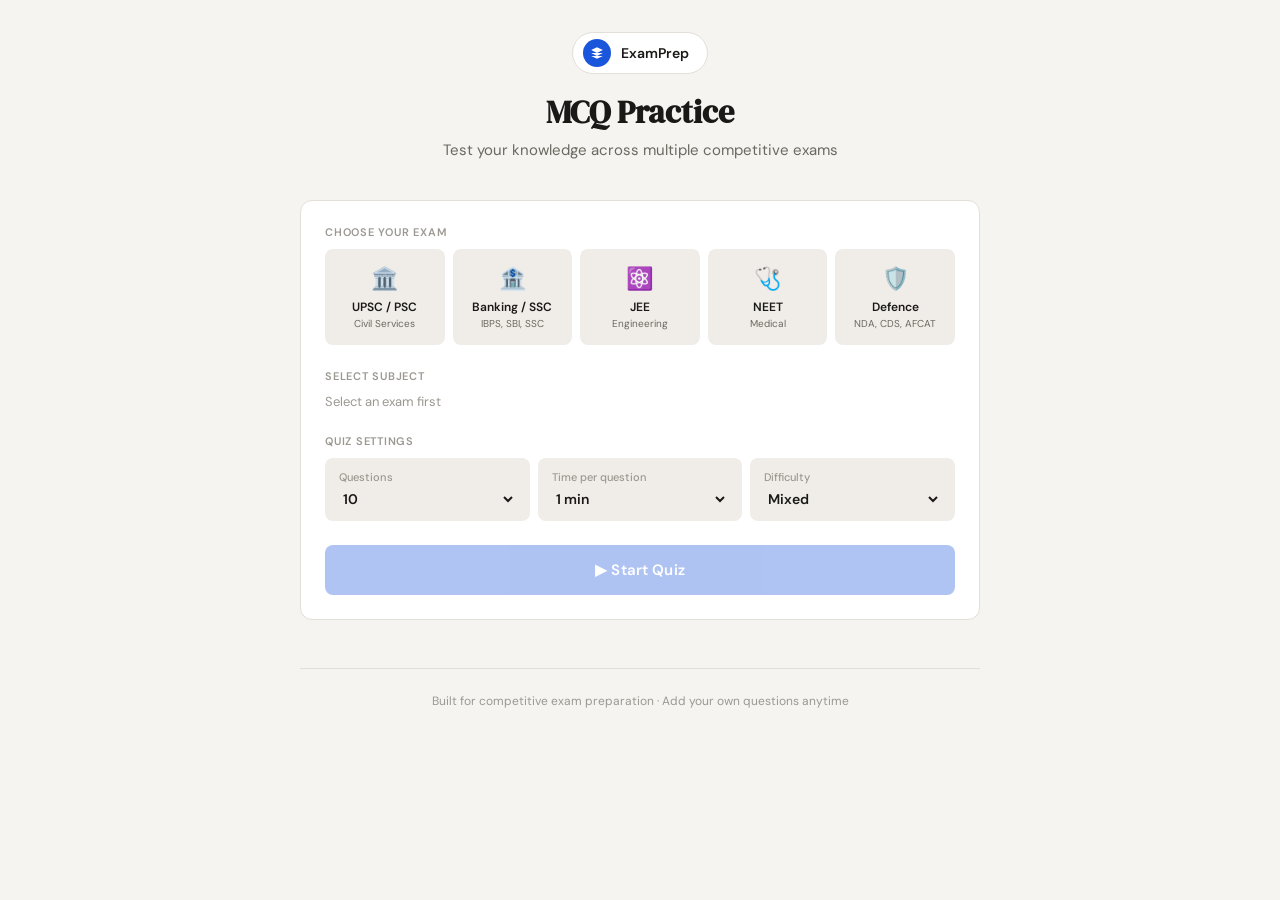
==== docs/index.html @ bcab9eff "Create index.html" ====
<!DOCTYPE html>
<html lang="en">
<head>
<meta charset="UTF-8" />
<meta name="viewport" content="width=device-width, initial-scale=1.0"/>
<title>Exam MCQ Practice | Competitive Exam Prep</title>
<link rel="preconnect" href="https://fonts.googleapis.com">
<link href="https://fonts.googleapis.com/css2?family=DM+Sans:wght@400;500;600&family=DM+Serif+Display&display=swap" rel="stylesheet">
<style>
  *, *::before, *::after { box-sizing: border-box; margin: 0; padding: 0; }

  :root {
    --bg: #f5f4f0;
    --surface: #ffffff;
    --surface2: #f0ede8;
    --text: #1a1917;
    --text2: #6b6860;
    --text3: #9b9890;
    --border: #e2dfd9;
    --border2: #ccc9c2;
    --blue: #1a56db;
    --blue-bg: #eff4ff;
    --blue-border: #a4c0fb;
    --green: #057a55;
    --green-bg: #ecfdf5;
    --green-border: #6ee7b7;
    --red: #c81e1e;
    --red-bg: #fdf2f2;
    --red-border: #f8b4b4;
    --amber: #92400e;
    --amber-bg: #fffbeb;
    --amber-border: #fcd34d;
    --radius: 12px;
    --radius-sm: 8px;
  }

  body {
    font-family: 'DM Sans', sans-serif;
    background: var(--bg);
    color: var(--text);
    min-height: 100vh;
    padding: 2rem 1rem;
  }

  .container {
    max-width: 680px;
    margin: 0 auto;
  }

  /* ── HEADER ── */
  .site-header {
    text-align: center;
    margin-bottom: 2.5rem;
  }
  .site-header .logo {
    display: inline-flex; align-items: center; gap: 10px;
    background: var(--surface); border: 1px solid var(--border);
    border-radius: 99px; padding: 6px 18px 6px 10px;
    margin-bottom: 1rem;
  }
  .logo-dot {
    width: 28px; height: 28px; border-radius: 50%;
    background: var(--blue); display: flex; align-items: center; justify-content: center;
  }
  .logo-dot svg { width: 14px; height: 14px; fill: white; }
  .logo-text { font-size: 14px; font-weight: 600; color: var(--text); }
  .site-header h1 { font-family: 'DM Serif Display', serif; font-size: 32px; color: var(--text); margin-bottom: 6px; }
  .site-header p { font-size: 15px; color: var(--text2); }

  /* ── CARD ── */
  .card {
    background: var(--surface);
    border: 1px solid var(--border);
    border-radius: var(--radius);
    padding: 1.5rem;
    margin-bottom: 1rem;
  }

  /* ── SECTION LABEL ── */
  .label {
    font-size: 11px; font-weight: 600; color: var(--text3);
    text-transform: uppercase; letter-spacing: 0.07em; margin-bottom: 10px;
  }

  /* ── EXAM GRID ── */
  .exam-grid {
    display: grid;
    grid-template-columns: repeat(auto-fit, minmax(110px, 1fr));
    gap: 8px; margin-bottom: 1.5rem;
  }
  .exam-card {
    background: var(--surface2); border: 1.5px solid transparent;
    border-radius: var(--radius-sm); padding: 14px 10px;
    cursor: pointer; text-align: center; transition: all 0.15s;
  }
  .exam-card:hover { border-color: var(--border2); background: var(--surface); }
  .exam-card.selected { border-color: var(--blue); background: var(--blue-bg); }
  .exam-card .eicon { font-size: 22px; margin-bottom: 6px; }
  .exam-card h3 { font-size: 12px; font-weight: 600; color: var(--text); margin-bottom: 2px; }
  .exam-card p { font-size: 10px; color: var(--text2); }

  /* ── SUBJECT PILLS ── */
  .pill-row { display: flex; flex-wrap: wrap; gap: 8px; margin-bottom: 1.5rem; }
  .pill {
    padding: 7px 16px; border-radius: 99px; font-size: 13px; font-weight: 500;
    cursor: pointer; background: var(--surface2); border: 1.5px solid transparent;
    color: var(--text2); transition: all 0.12s;
  }
  .pill:hover { border-color: var(--border2); color: var(--text); }
  .pill.selected { background: var(--blue-bg); border-color: var(--blue-border); color: var(--blue); }

  /* ── CONFIG ROW ── */
  .config-row { display: flex; gap: 8px; margin-bottom: 1.5rem; flex-wrap: wrap; }
  .config-box {
    flex: 1; min-width: 120px; background: var(--surface2);
    border-radius: var(--radius-sm); padding: 12px 14px;
  }
  .config-box label { font-size: 11px; color: var(--text3); display: block; margin-bottom: 4px; font-weight: 500; }
  .config-box select {
    font-size: 14px; font-weight: 600; background: none; border: none;
    color: var(--text); cursor: pointer; outline: none; font-family: inherit; width: 100%;
  }

  /* ── BUTTONS ── */
  .btn-primary {
    width: 100%; padding: 15px; background: var(--blue);
    color: white; border: none; border-radius: var(--radius-sm);
    font-size: 15px; font-weight: 600; cursor: pointer;
    transition: all 0.15s; font-family: inherit; letter-spacing: 0.01em;
  }
  .btn-primary:hover { background: #1447c0; }
  .btn-primary:disabled { opacity: 0.35; cursor: not-allowed; }

  .btn-secondary {
    padding: 10px 20px; background: var(--surface); border: 1px solid var(--border2);
    border-radius: var(--radius-sm); font-size: 14px; font-weight: 500;
    cursor: pointer; font-family: inherit; color: var(--text); transition: all 0.12s;
  }
  .btn-secondary:hover { background: var(--surface2); }
  .btn-secondary:disabled { opacity: 0.3; cursor: not-allowed; }

  /* ── QUIZ HEADER ── */
  .quiz-topbar { display: flex; justify-content: space-between; align-items: center; margin-bottom: 1rem; }
  .q-meta { font-size: 13px; color: var(--text2); font-weight: 500; }
  .timer {
    display: flex; align-items: center; gap: 6px;
    background: var(--surface); border: 1px solid var(--border);
    border-radius: 99px; padding: 6px 14px;
    font-size: 14px; font-weight: 600; color: var(--text);
  }
  .timer.warn { background: var(--amber-bg); border-color: var(--amber-border); color: var(--amber); }
  .timer-icon { font-size: 14px; }

  .progress-wrap { height: 5px; background: var(--surface2); border-radius: 99px; margin-bottom: 1.5rem; overflow: hidden; }
  .progress-fill { height: 100%; background: var(--blue); border-radius: 99px; transition: width 0.4s ease; }

  /* ── QUESTION CARD ── */
  .q-tag { font-size: 11px; font-weight: 600; color: var(--blue); text-transform: uppercase; letter-spacing: 0.06em; margin-bottom: 10px; }
  .q-text { font-size: 16px; color: var(--text); line-height: 1.65; font-weight: 500; }

  /* ── OPTIONS ── */
  .options { display: flex; flex-direction: column; gap: 8px; margin-bottom: 1rem; }
  .opt-btn {
    display: flex; align-items: center; gap: 12px;
    background: var(--surface); border: 1.5px solid var(--border);
    border-radius: var(--radius-sm); padding: 13px 16px;
    cursor: pointer; text-align: left; transition: all 0.12s;
    font-size: 14px; color: var(--text); font-family: inherit; width: 100%;
  }
  .opt-btn:hover:not(:disabled) { border-color: var(--blue-border); background: var(--blue-bg); }
  .opt-btn:disabled { cursor: default; }
  .opt-btn.correct { background: var(--green-bg); border-color: var(--green-border); color: var(--green); }
  .opt-btn.wrong   { background: var(--red-bg);   border-color: var(--red-border);   color: var(--red); }
  .opt-btn.reveal  { background: var(--green-bg); border-color: var(--green-border); color: var(--green); }
  .opt-letter {
    width: 28px; height: 28px; border-radius: 50%; flex-shrink: 0;
    display: flex; align-items: center; justify-content: center;
    font-size: 12px; font-weight: 700;
    background: var(--surface2); color: var(--text2);
  }
  .opt-btn.correct .opt-letter { background: var(--green-bg); color: var(--green); }
  .opt-btn.wrong   .opt-letter { background: var(--red-bg);   color: var(--red); }
  .opt-btn.reveal  .opt-letter { background: var(--green-bg); color: var(--green); }

  /* ── EXPLANATION ── */
  .explanation {
    background: var(--surface2); border-radius: var(--radius-sm);
    padding: 13px 16px; font-size: 13px; color: var(--text2);
    line-height: 1.7; margin-top: 4px; display: none;
    border-left: 3px solid var(--blue-border);
  }
  .explanation strong { color: var(--text); }

  /* ── NAV ── */
  .nav-row { display: flex; justify-content: space-between; align-items: center; margin-top: 1rem; }

  /* ── RESULTS ── */
  .result-hero { text-align: center; padding: 2rem 1rem; }
  .score-circle {
    width: 110px; height: 110px; border-radius: 50%;
    border: 3px solid var(--blue); margin: 0 auto 1.5rem;
    display: flex; flex-direction: column; align-items: center; justify-content: center;
  }
  .score-num { font-size: 34px; font-weight: 700; color: var(--blue); line-height: 1; }
  .score-den { font-size: 13px; color: var(--text2); margin-top: 2px; }
  .result-title { font-family: 'DM Serif Display', serif; font-size: 24px; margin-bottom: 6px; }
  .result-sub { font-size: 14px; color: var(--text2); }

  .stats-row { display: grid; grid-template-columns: repeat(3,1fr); gap: 8px; margin-bottom: 1.5rem; }
  .stat {
    background: var(--surface2); border-radius: var(--radius-sm);
    padding: 14px; text-align: center;
  }
  .stat .val { font-size: 22px; font-weight: 700; }
  .stat .lbl { font-size: 11px; color: var(--text2); margin-top: 2px; font-weight: 500; }
  .stat.c .val { color: var(--green); }
  .stat.w .val { color: var(--red); }
  .stat.s .val { color: var(--amber); }

  .review-list { display: flex; flex-direction: column; gap: 6px; margin-bottom: 1.5rem; }
  .rev-item {
    display: flex; align-items: center; gap: 10px;
    padding: 10px 14px; border-radius: var(--radius-sm);
    background: var(--surface); border: 1px solid var(--border);
    font-size: 13px;
  }
  .rev-dot { width: 8px; height: 8px; border-radius: 50%; flex-shrink: 0; }
  .rev-dot.c { background: var(--green); }
  .rev-dot.w { background: var(--red); }
  .rev-dot.s { background: var(--amber); }
  .rev-q { flex: 1; color: var(--text); }
  .rev-r { font-size: 12px; color: var(--text2); font-weight: 500; }

  .action-row { display: flex; gap: 8px; }
  .action-row button { flex: 1; padding: 13px; border-radius: var(--radius-sm); font-size: 14px; font-weight: 600; cursor: pointer; font-family: inherit; transition: all 0.12s; }
  .btn-retry { background: var(--blue); color: white; border: none; }
  .btn-retry:hover { background: #1447c0; }
  .btn-home2 { background: var(--surface); color: var(--text); border: 1px solid var(--border2); }
  .btn-home2:hover { background: var(--surface2); }

  /* ── SCREEN ── */
  .screen { display: none; }
  .screen.active { display: block; }

  /* ── FOOTER ── */
  .footer { text-align: center; margin-top: 3rem; padding-top: 1.5rem; border-top: 1px solid var(--border); }
  .footer p { font-size: 12px; color: var(--text3); }

  @media (max-width: 480px) {
    .site-header h1 { font-size: 24px; }
    .config-row { flex-direction: column; }
    .action-row { flex-direction: column; }
    body { padding: 1rem 0.75rem; }
  }
</style>
</head>
<body>
<div class="container">

  <!-- SITE HEADER -->
  <div class="site-header">
    <div class="logo">
      <div class="logo-dot">
        <svg viewBox="0 0 24 24" xmlns="http://www.w3.org/2000/svg"><path d="M12 2L2 7l10 5 10-5-10-5zM2 17l10 5 10-5M2 12l10 5 10-5"/></svg>
      </div>
      <span class="logo-text">ExamPrep</span>
    </div>
    <h1>MCQ Practice</h1>
    <p>Test your knowledge across multiple competitive exams</p>
  </div>

  <!-- HOME SCREEN -->
  <div class="screen active" id="screen-home">
    <div class="card">
      <div class="label">Choose your exam</div>
      <div class="exam-grid" id="exam-grid"></div>

      <div class="label">Select subject</div>
      <div class="pill-row" id="subject-row">
        <span style="font-size:13px; color:var(--text3);">Select an exam first</span>
      </div>

      <div class="label">Quiz settings</div>
      <div class="config-row">
        <div class="config-box">
          <label>Questions</label>
          <select id="q-count"><option>5</option><option selected>10</option><option>15</option></select>
        </div>
        <div class="config-box">
          <label>Time per question</label>
          <select id="q-time"><option value="30">30 sec</option><option value="60" selected>1 min</option><option value="90">90 sec</option></select>
        </div>
        <div class="config-box">
          <label>Difficulty</label>
          <select id="q-diff"><option>Mixed</option><option>Easy</option><option>Hard</option></select>
        </div>
      </div>

      <button class="btn-primary" id="start-btn" disabled onclick="startQuiz()">▶ Start Quiz</button>
    </div>
  </div>

  <!-- QUIZ SCREEN -->
  <div class="screen" id="screen-quiz">
    <div class="quiz-topbar">
      <span class="q-meta" id="q-meta">Question 1 of 10</span>
      <div class="timer" id="timer-badge">
        <span class="timer-icon">⏱</span>
        <span id="timer-display">1:00</span>
      </div>
    </div>
    <div class="progress-wrap"><div class="progress-fill" id="progress-fill" style="width:0%"></div></div>

    <div class="card">
      <div class="q-tag" id="q-tag">UPSC · General Studies</div>
      <div class="q-text" id="q-text"></div>
    </div>

    <div class="options" id="options-list"></div>
    <div class="explanation" id="explanation"></div>

    <div class="nav-row">
      <button class="btn-secondary" id="btn-skip" onclick="skipQuestion()">Skip →</button>
      <button class="btn-primary" id="btn-next" onclick="nextQuestion()" disabled style="width:auto; padding:10px 24px;">Next →</button>
    </div>
  </div>

  <!-- RESULT SCREEN -->
  <div class="screen" id="screen-result">
    <div class="card result-hero">
      <div class="score-circle">
        <div class="score-num" id="res-score">0</div>
        <div class="score-den" id="res-total">/10</div>
      </div>
      <div class="result-title" id="res-title">Well done!</div>
      <div class="result-sub" id="res-sub">Keep practising to improve.</div>
    </div>

    <div class="stats-row">
      <div class="stat c"><div class="val" id="res-correct">0</div><div class="lbl">Correct</div></div>
      <div class="stat w"><div class="val" id="res-wrong">0</div><div class="lbl">Wrong</div></div>
      <div class="stat s"><div class="val" id="res-skip">0</div><div class="lbl">Skipped</div></div>
    </div>

    <div class="label">Answer review</div>
    <div class="review-list" id="review-list"></div>

    <div class="action-row">
      <button class="btn-retry" onclick="retryQuiz()">↺ Retry Quiz</button>
      <button class="btn-home2" onclick="goHome()">← New Quiz</button>
    </div>
  </div>

  <div class="footer"><p>Built for competitive exam preparation · Add your own questions anytime</p></div>
</div>

<script>
const EXAMS = [
  { id:'upsc',    label:'UPSC / PSC',    icon:'🏛️', desc:'Civil Services' },
  { id:'banking', label:'Banking / SSC', icon:'🏦', desc:'IBPS, SBI, SSC' },
  { id:'jee',     label:'JEE',           icon:'⚛️', desc:'Engineering' },
  { id:'neet',    label:'NEET',          icon:'🩺', desc:'Medical' },
  { id:'defence', label:'Defence',       icon:'🛡️', desc:'NDA, CDS, AFCAT' },
];

const SUBJECTS = {
  upsc:    ['General Studies','History','Geography','Polity','Economy','Environment'],
  banking: ['Quantitative Aptitude','Reasoning','English','General Awareness','Computer'],
  jee:     ['Physics','Chemistry','Mathematics'],
  neet:    ['Physics','Chemistry','Biology'],
  defence: ['General Knowledge','Mathematics','English','Reasoning'],
};

const QUESTIONS = {
  upsc: {
    'General Studies': [
      { q:'Which article of the Indian Constitution abolishes untouchability?', opts:['Article 14','Article 17','Article 21','Article 25'], ans:1, exp:'Article 17 of the Indian Constitution abolishes untouchability in all its forms and makes its practice a punishable offence.' },
      { q:'The "Directive Principles of State Policy" are borrowed from which country\'s constitution?', opts:['USA','UK','Ireland','Canada'], ans:2, exp:'The Directive Principles of State Policy (DPSP) are borrowed from the Irish Constitution. They are non-justiciable guidelines for governance.' },
      { q:'Which river is known as the "Sorrow of Bihar"?', opts:['Ganga','Son','Kosi','Gandak'], ans:2, exp:'The Kosi river is called the Sorrow of Bihar because it frequently changes its course and causes devastating floods in Bihar.' },
      { q:'Who appoints the Chief Election Commissioner of India?', opts:['Prime Minister','President','Chief Justice','Parliament'], ans:1, exp:'The Chief Election Commissioner of India is appointed by the President of India on the advice of the Council of Ministers.' },
      { q:'The Preamble of the Indian Constitution was amended in which year?', opts:['1971','1973','1976','1979'], ans:2, exp:'The Preamble was amended by the 42nd Constitutional Amendment in 1976, adding the words "Socialist", "Secular" and "Integrity".' },
      { q:'Which Five-Year Plan gave priority to agriculture and allied activities?', opts:['1st Plan','3rd Plan','5th Plan','6th Plan'], ans:0, exp:'The First Five-Year Plan (1951–56) gave top priority to agriculture, land reforms and irrigation to address food shortages after partition.' },
      { q:'In which year was the first National Emergency proclaimed in independent India?', opts:['1947','1962','1965','1971'], ans:1, exp:'The first National Emergency was proclaimed in 1962 during the Indo-China War under Article 352 of the Constitution.' },
    ],
    'History': [
      { q:'The Battle of Plassey was fought in the year:', opts:['1747','1757','1761','1764'], ans:1, exp:'The Battle of Plassey was fought on 23 June 1757 between the British East India Company and Siraj ud-Daulah, the Nawab of Bengal.' },
      { q:'Who founded the Indian National Congress in 1885?', opts:['Dadabhai Naoroji','Gopal Krishna Gokhale','A.O. Hume','Bal Gangadhar Tilak'], ans:2, exp:'Allan Octavian Hume, a retired British civil servant, founded the Indian National Congress in 1885.' },
      { q:'The "Dandi March" is associated with which movement?', opts:['Non-Cooperation','Civil Disobedience','Quit India','Swadeshi'], ans:1, exp:'The Dandi March (1930) initiated the Civil Disobedience Movement. Gandhi led 241 miles from Sabarmati Ashram to Dandi to protest the salt tax.' },
      { q:'Chandragupta Maurya overthrew which dynasty to establish the Maurya Empire?', opts:['Nanda','Gupta','Kushana','Sunga'], ans:0, exp:'Chandragupta Maurya, with the help of Chanakya, defeated the last Nanda ruler Dhana Nanda around 322 BCE.' },
      { q:'The Jallianwala Bagh massacre took place in which year?', opts:['1915','1917','1919','1921'], ans:2, exp:'The Jallianwala Bagh massacre took place on 13 April 1919 in Amritsar, when General Dyer ordered troops to fire on a peaceful gathering.' },
    ],
    'Geography': [
      { q:'Tropic of Cancer passes through how many Indian states?', opts:['6','7','8','9'], ans:2, exp:'The Tropic of Cancer passes through 8 Indian states: Gujarat, Rajasthan, MP, Chhattisgarh, Jharkhand, West Bengal, Tripura and Mizoram.' },
      { q:'The Western Ghats are also known as:', opts:['Vindhyas','Satpura','Sahyadri','Aravalli'], ans:2, exp:'The Western Ghats are also called the Sahyadri mountains. They are a UNESCO World Heritage site running parallel to India\'s western coast.' },
      { q:'Which is the largest river island in the world, located in India?', opts:['Srirangam','Majuli','Bhavani','Wheeler'], ans:1, exp:'Majuli in the Brahmaputra river, Assam, is considered the world\'s largest river island and is also a UNESCO candidate heritage site.' },
    ],
    'Polity': [
      { q:'Which schedule of the Indian Constitution contains the list of recognised languages?', opts:['Sixth Schedule','Seventh Schedule','Eighth Schedule','Ninth Schedule'], ans:2, exp:'The Eighth Schedule of the Indian Constitution contains the list of 22 officially recognised languages of India.' },
      { q:'The concept of "Basic Structure" of the Constitution was established in which case?', opts:['Golaknath Case','Kesavananda Bharati Case','Minerva Mills Case','Maneka Gandhi Case'], ans:1, exp:'The Basic Structure doctrine was established by the Supreme Court in the Kesavananda Bharati Case (1973), limiting Parliament\'s power to amend the Constitution.' },
    ],
  },
  banking: {
    'Quantitative Aptitude': [
      { q:'If a train travels 360 km in 4 hours, what is its speed in km/h?', opts:['80','85','90','95'], ans:2, exp:'Speed = Distance ÷ Time = 360 ÷ 4 = 90 km/h.' },
      { q:'What is 15% of 840?', opts:['116','126','136','146'], ans:1, exp:'15% of 840 = (15 ÷ 100) × 840 = 126.' },
      { q:'A sum of ₹5000 is invested at 10% per annum simple interest for 3 years. Find the interest.', opts:['₹1200','₹1400','₹1500','₹1600'], ans:2, exp:'SI = (P × R × T) ÷ 100 = (5000 × 10 × 3) ÷ 100 = ₹1500.' },
      { q:'The average of 5 consecutive even numbers is 24. What is the largest number?', opts:['26','28','30','32'], ans:1, exp:'Middle number = average = 24. Numbers: 20, 22, 24, 26, 28. Largest = 28.' },
      { q:'If 40% of a number is 120, what is 60% of that number?', opts:['160','170','180','190'], ans:2, exp:'40% of x = 120 → x = 300. 60% of 300 = 180.' },
      { q:'A shopkeeper marks an item 25% above cost price and gives 10% discount. What is the profit %?', opts:['10.5%','12.5%','15%','17.5%'], ans:1, exp:'Let CP = 100. MP = 125. After 10% discount, SP = 125 × 0.9 = 112.5. Profit = 12.5%.' },
    ],
    'Reasoning': [
      { q:'Find the odd one out: 17, 23, 29, 35, 37', opts:['17','29','35','37'], ans:2, exp:'All are prime except 35 (= 5 × 7). So 35 is the odd one out.' },
      { q:'If BOOK is coded as CPPL, how is MOON coded?', opts:['NPPO','NPPN','NOON','NOPO'], ans:0, exp:'Each letter is shifted +1: M→N, O→P, O→P, N→O. So MOON = NPPO.' },
      { q:'Pointing to a photo, a man says "Her father is the only son of my grandfather." Who is the woman?', opts:['Sister','Daughter','Mother','Cousin'], ans:0, exp:'Only son of grandfather = his father. Her father = his father → she is his sister.' },
      { q:'If A is 3 km east of B, and C is 4 km north of A, how far is C from B?', opts:['4 km','5 km','6 km','7 km'], ans:1, exp:'Using Pythagoras: BC = √(AB² + AC²) = √(9 + 16) = √25 = 5 km.' },
    ],
    'General Awareness': [
      { q:'The Reserve Bank of India was established in:', opts:['1930','1935','1940','1945'], ans:1, exp:'The Reserve Bank of India was established on 1 April 1935 under the Reserve Bank of India Act, 1934.' },
      { q:'Which is the largest commercial bank in India?', opts:['Punjab National Bank','HDFC Bank','ICICI Bank','State Bank of India'], ans:3, exp:'State Bank of India (SBI) is the largest commercial bank in India in terms of assets, deposits and number of branches.' },
      { q:'Repo rate is the rate at which:', opts:['Banks lend to public','RBI lends to banks','Banks lend to RBI','Government borrows'], ans:1, exp:'Repo rate is the rate at which the RBI lends short-term money to commercial banks against government securities.' },
    ],
  },
  jee: {
    'Physics': [
      { q:'The SI unit of electric charge is:', opts:['Ampere','Volt','Coulomb','Ohm'], ans:2, exp:'The SI unit of electric charge is the Coulomb (C). One Coulomb is the charge carried by approximately 6.24 × 10¹⁸ electrons.' },
      { q:'A projectile gives maximum range at which launch angle?', opts:['30°','45°','60°','90°'], ans:1, exp:'Range R = u²sin(2θ)/g. Maximum when sin(2θ) = 1, i.e., θ = 45°.' },
      { q:'Which law states "For every action there is an equal and opposite reaction"?', opts:["Newton's 1st Law","Newton's 2nd Law","Newton's 3rd Law","Hooke's Law"], ans:2, exp:"Newton's Third Law: for every action there is an equal and opposite reaction, acting on two different bodies." },
      { q:'The dimensional formula of Power is:', opts:['MLT⁻²','ML²T⁻²','ML²T⁻³','ML³T⁻³'], ans:2, exp:'Power = Work/Time. Work = Force × Distance = MLT⁻² × L = ML²T⁻². Power = ML²T⁻² / T = ML²T⁻³.' },
    ],
    'Chemistry': [
      { q:'The atomic number of Carbon is:', opts:['4','6','8','12'], ans:1, exp:'Carbon has atomic number 6, meaning 6 protons in its nucleus. Its mass number is 12.' },
      { q:'Which is the most electronegative element?', opts:['Oxygen','Chlorine','Fluorine','Nitrogen'], ans:2, exp:'Fluorine (F) is the most electronegative element on the Pauling scale with a value of 3.98.' },
      { q:'pH of pure water at 25°C is:', opts:['0','6','7','14'], ans:2, exp:'Pure water at 25°C is neutral with pH = 7. pH = −log[H⁺] = −log[10⁻⁷] = 7.' },
      { q:'Avogadro\'s number is approximately:', opts:['6.022 × 10²¹','6.022 × 10²³','6.022 × 10²⁵','3.011 × 10²³'], ans:1, exp:'Avogadro\'s number (Nₐ) = 6.022 × 10²³ mol⁻¹. It represents the number of entities in one mole of substance.' },
    ],
    'Mathematics': [
      { q:'The value of sin²θ + cos²θ is:', opts:['0','1','2','−1'], ans:1, exp:'This is the fundamental Pythagorean identity: sin²θ + cos²θ = 1 for all values of θ.' },
      { q:'The derivative of eˣ is:', opts:['eˣ⁻¹','xeˣ⁻¹','eˣ','1/eˣ'], ans:2, exp:'The exponential function eˣ is its own derivative: d/dx(eˣ) = eˣ. This is its unique property.' },
      { q:'How many ways can 4 people be arranged in a line?', opts:['4','12','24','48'], ans:2, exp:'The number of arrangements of 4 people = 4! = 4 × 3 × 2 × 1 = 24.' },
    ],
  },
  neet: {
    'Biology': [
      { q:'The powerhouse of the cell is:', opts:['Nucleus','Ribosome','Mitochondria','Golgi body'], ans:2, exp:'Mitochondria produce ATP (energy) through cellular respiration and are hence called the powerhouse of the cell.' },
      { q:'DNA replication is:', opts:['Conservative','Semiconservative','Dispersive','None'], ans:1, exp:'DNA replication is semiconservative — proven by the Meselson–Stahl experiment (1958). Each new DNA has one old and one new strand.' },
      { q:'Which blood group is the universal donor?', opts:['A','B','AB','O'], ans:3, exp:'Blood group O (O-negative) is the universal donor — it lacks A, B and Rh antigens, making it compatible with all blood groups.' },
      { q:'The functional unit of the kidney is:', opts:['Neuron','Nephron','Alveolus','Villus'], ans:1, exp:'The nephron is the structural and functional unit of the kidney. Each kidney contains about 1 million nephrons.' },
    ],
    'Physics': [
      { q:'The unit of force in SI system is:', opts:['Joule','Newton','Watt','Pascal'], ans:1, exp:'The SI unit of force is the Newton (N). 1 N = force needed to accelerate 1 kg at 1 m/s².' },
      { q:'Which mirror is used as a rear-view mirror in vehicles?', opts:['Plane mirror','Concave mirror','Convex mirror','Parabolic mirror'], ans:2, exp:'Convex mirrors are used as rear-view mirrors because they give a wider field of view and always form erect, diminished images.' },
    ],
    'Chemistry': [
      { q:'Glucose is classified as a:', opts:['Disaccharide','Polysaccharide','Monosaccharide','Oligosaccharide'], ans:2, exp:'Glucose (C₆H₁₂O₆) is a monosaccharide — the simplest carbohydrate unit that cannot be further hydrolysed.' },
      { q:'Which gas is produced when dilute HCl reacts with zinc?', opts:['Oxygen','Chlorine','Hydrogen','Nitrogen'], ans:2, exp:'Zn + 2HCl → ZnCl₂ + H₂↑. Hydrogen gas is produced when zinc reacts with dilute hydrochloric acid.' },
    ],
  },
  defence: {
    'General Knowledge': [
      { q:'INS Vikrant is a:', opts:['Submarine','Destroyer','Aircraft Carrier','Frigate'], ans:2, exp:'INS Vikrant (commissioned Sept 2022) is India\'s first domestically built aircraft carrier, built by Cochin Shipyard Limited.' },
      { q:'The National Defence Academy (NDA) is located at:', opts:['Pune','Delhi','Dehradun','Chennai'], ans:0, exp:'NDA is located at Khadakwasla, near Pune, Maharashtra. It is a tri-service defence institution of India.' },
      { q:'AFCAT stands for:', opts:['Air Force Combat Aptitude Test','Air Force Common Admission Test','Armed Forces Cadet Admission Test','Air Force Cadet Aptitude Test'], ans:1, exp:'AFCAT = Air Force Common Admission Test, conducted by the Indian Air Force to recruit officers.' },
      { q:'Which is the highest gallantry award in India?', opts:['Vir Chakra','Mahavir Chakra','Param Vir Chakra','Ashoka Chakra'], ans:2, exp:'Param Vir Chakra is the highest gallantry award in India, awarded for the most conspicuous bravery in the presence of the enemy.' },
    ],
    'Mathematics': [
      { q:'What is the LCM of 12 and 18?', opts:['24','36','48','72'], ans:1, exp:'12 = 2² × 3, 18 = 2 × 3². LCM = 2² × 3² = 36.' },
      { q:'A circle has radius 7 cm. What is its area? (π = 22/7)', opts:['44 cm²','88 cm²','154 cm²','308 cm²'], ans:2, exp:'Area = πr² = (22/7) × 49 = 154 cm².' },
      { q:'If 3x + 7 = 22, what is x?', opts:['3','4','5','6'], ans:2, exp:'3x = 22 − 7 = 15. x = 15 ÷ 3 = 5.' },
    ],
    'Reasoning': [
      { q:'Find the next number: 2, 6, 12, 20, 30, ?', opts:['40','42','44','46'], ans:1, exp:'Differences: 4, 6, 8, 10, 12. Next = 30 + 12 = 42.' },
      { q:'If all cats are animals and all animals are living beings, then all cats are:', opts:['Animals only','Living beings','Plants','None'], ans:1, exp:'All cats → animals → living beings. Therefore all cats are living beings (syllogism).' },
    ],
  },
};

let selExam=null, selSub=null;
let quiz=[], cur=0, ans=[], timerIv=null, timeLeft=60, tPerQ=60;

function renderExams() {
  document.getElementById('exam-grid').innerHTML = EXAMS.map(e =>
    `<div class="exam-card" onclick="pickExam('${e.id}')" id="ec-${e.id}">
      <div class="eicon">${e.icon}</div><h3>${e.label}</h3><p>${e.desc}</p>
    </div>`).join('');
}

function pickExam(id) {
  selExam=id; selSub=null;
  document.querySelectorAll('.exam-card').forEach(c=>c.classList.remove('selected'));
  document.getElementById('ec-'+id).classList.add('selected');
  const subs = SUBJECTS[id]||[];
  document.getElementById('subject-row').innerHTML = subs.map(s=>
    `<div class="pill" onclick="pickSub(this,'${s}')">${s}</div>`).join('');
  updateBtn();
}

function pickSub(el,s) {
  selSub=s;
  document.querySelectorAll('.pill').forEach(p=>p.classList.remove('selected'));
  el.classList.add('selected'); updateBtn();
}

function updateBtn() {
  document.getElementById('start-btn').disabled = !(selExam&&selSub);
}

function startQuiz() {
  const n=parseInt(document.getElementById('q-count').value);
  tPerQ=parseInt(document.getElementById('q-time').value);
  const pool=((QUESTIONS[selExam]||{})[selSub])||[];
  if(!pool.length){alert('No questions yet for this combination. Check back soon!');return;}
  quiz=[...pool].sort(()=>Math.random()-0.5).slice(0,Math.min(n,pool.length));
  ans=new Array(quiz.length).fill(null);
  cur=0; show('quiz'); renderQ();
}

function show(id) {
  document.querySelectorAll('.screen').forEach(s=>s.classList.remove('active'));
  document.getElementById('screen-'+id).classList.add('active');
}

function renderQ() {
  clearInterval(timerIv); timeLeft=tPerQ;
  const q=quiz[cur], tot=quiz.length;
  document.getElementById('q-meta').textContent=`Question ${cur+1} of ${tot}`;
  document.getElementById('progress-fill').style.width=(cur/tot*100)+'%';
  document.getElementById('q-tag').textContent=`${EXAMS.find(e=>e.id===selExam).label} · ${selSub}`;
  document.getElementById('q-text').textContent=q.q;
  const L=['A','B','C','D'];
  document.getElementById('options-list').innerHTML=q.opts.map((o,i)=>
    `<button class="opt-btn" onclick="pick(${i})" id="o${i}">
      <span class="opt-letter">${L[i]}</span><span>${o}</span>
    </button>`).join('');
  document.getElementById('explanation').style.display='none';
  document.getElementById('btn-next').disabled=true;
  document.getElementById('btn-skip').disabled=false;
  const badge=document.getElementById('timer-badge');
  badge.classList.remove('warn');
  const td=document.getElementById('timer-display');
  const fmt=t=>`${Math.floor(t/60)}:${String(t%60).padStart(2,'0')}`;
  td.textContent=fmt(tPerQ);
  timerIv=setInterval(()=>{
    timeLeft--;
    td.textContent=fmt(timeLeft);
    if(timeLeft<=10) badge.classList.add('warn');
    if(timeLeft<=0){clearInterval(timerIv); autoSkip();}
  },1000);
}

function pick(i) {
  if(ans[cur]!==null) return;
  clearInterval(timerIv);
  ans[cur]=i;
  const q=quiz[cur];
  document.querySelectorAll('.opt-btn').forEach((b,j)=>{
    b.disabled=true;
    if(j===q.ans) b.classList.add('correct');
    else if(j===i&&i!==q.ans) b.classList.add('wrong');
  });
  const ex=document.getElementById('explanation');
  ex.style.display='block';
  ex.innerHTML='<strong>Explanation:</strong> '+q.exp;
  document.getElementById('btn-next').disabled=false;
  document.getElementById('btn-skip').disabled=true;
}

function autoSkip() {
  if(ans[cur]===null){
    ans[cur]='skip';
    document.querySelectorAll('.opt-btn').forEach((b,j)=>{
      b.disabled=true;
      if(j===quiz[cur].ans) b.classList.add('reveal');
    });
    const ex=document.getElementById('explanation');
    ex.style.display='block';
    ex.innerHTML='<strong>Time up!</strong> Correct answer shown. '+quiz[cur].exp;
    document.getElementById('btn-next').disabled=false;
    document.getElementById('btn-skip').disabled=true;
  }
}

function skipQuestion() {
  clearInterval(timerIv); ans[cur]='skip';
  document.querySelectorAll('.opt-btn').forEach((b,j)=>{
    b.disabled=true;
    if(j===quiz[cur].ans) b.classList.add('reveal');
  });
  const ex=document.getElementById('explanation');
  ex.style.display='block';
  ex.innerHTML='<strong>Skipped.</strong> '+quiz[cur].exp;
  document.getElementById('btn-next').disabled=false;
  document.getElementById('btn-skip').disabled=true;
}

function nextQuestion() {
  cur++;
  if(cur>=quiz.length){showResults();return;}
  renderQ();
}

function showResults() {
  clearInterval(timerIv); show('result');
  const correct=ans.filter((a,i)=>a===quiz[i].ans).length;
  const skipped=ans.filter(a=>a==='skip').length;
  const wrong=ans.length-correct-skipped;
  const pct=Math.round(correct/ans.length*100);
  document.getElementById('res-score').textContent=correct;
  document.getElementById('res-total').textContent='/'+ans.length;
  document.getElementById('res-correct').textContent=correct;
  document.getElementById('res-wrong').textContent=wrong;
  document.getElementById('res-skip').textContent=skipped;
  document.getElementById('res-title').textContent=pct>=80?'Excellent! 🎉':pct>=50?'Good effort! 👍':'Keep practising! 💪';
  document.getElementById('res-sub').textContent=`You scored ${pct}% — ${pct>=80?'Outstanding performance!':pct>=50?'You are on the right track. Review the wrong answers.':'Focus on revision and try again.'}`;
  document.getElementById('review-list').innerHTML=quiz.map((q,i)=>{
    const a=ans[i], ok=a===q.ans, sk=a==='skip';
    return `<div class="rev-item">
      <div class="rev-dot ${ok?'c':sk?'s':'w'}"></div>
      <div class="rev-q">${q.q.length>65?q.q.substring(0,65)+'…':q.q}</div>
      <div class="rev-r">${ok?'✓ Correct':sk?'– Skipped':'✗ Wrong'}</div>
    </div>`;
  }).join('');
}

function retryQuiz(){cur=0;ans=new Array(quiz.length).fill(null);show('quiz');renderQ();}
function goHome(){clearInterval(timerIv);show('home');}

renderExams();
</script>
</body>
</html>
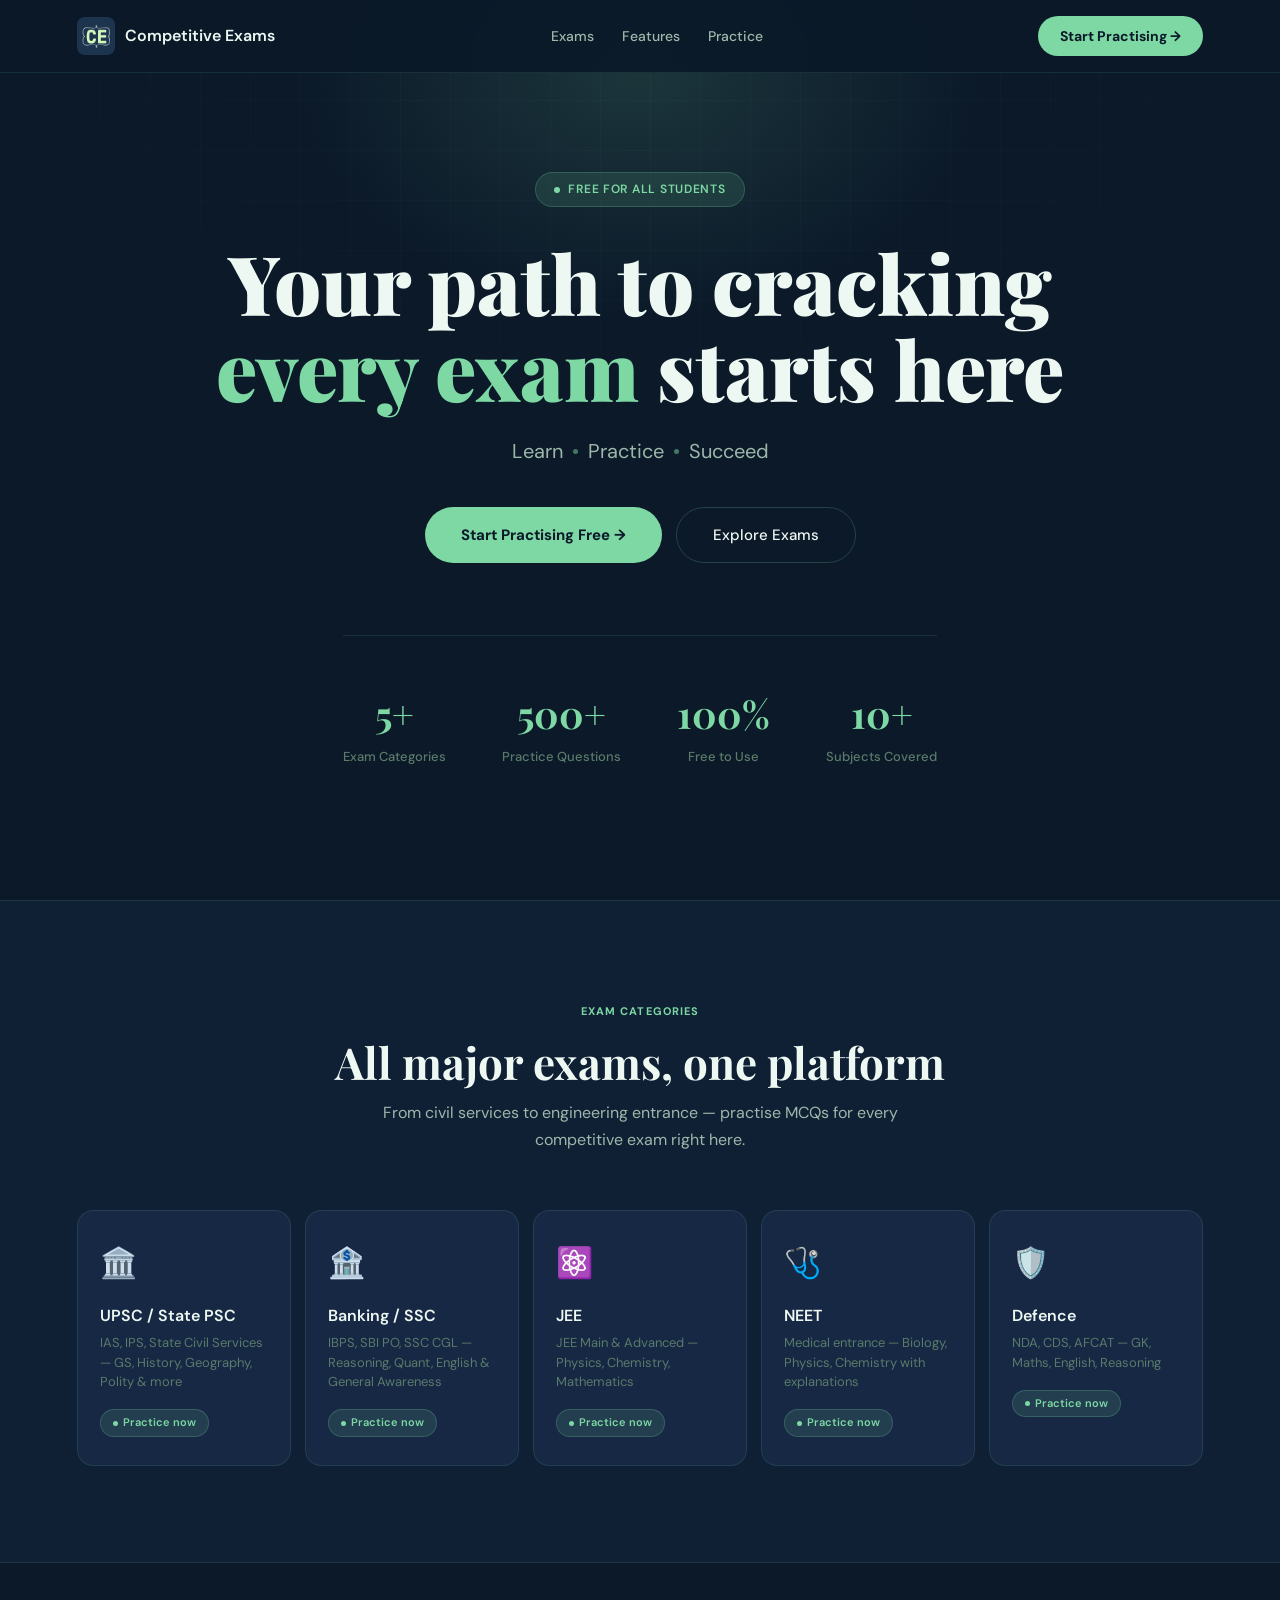
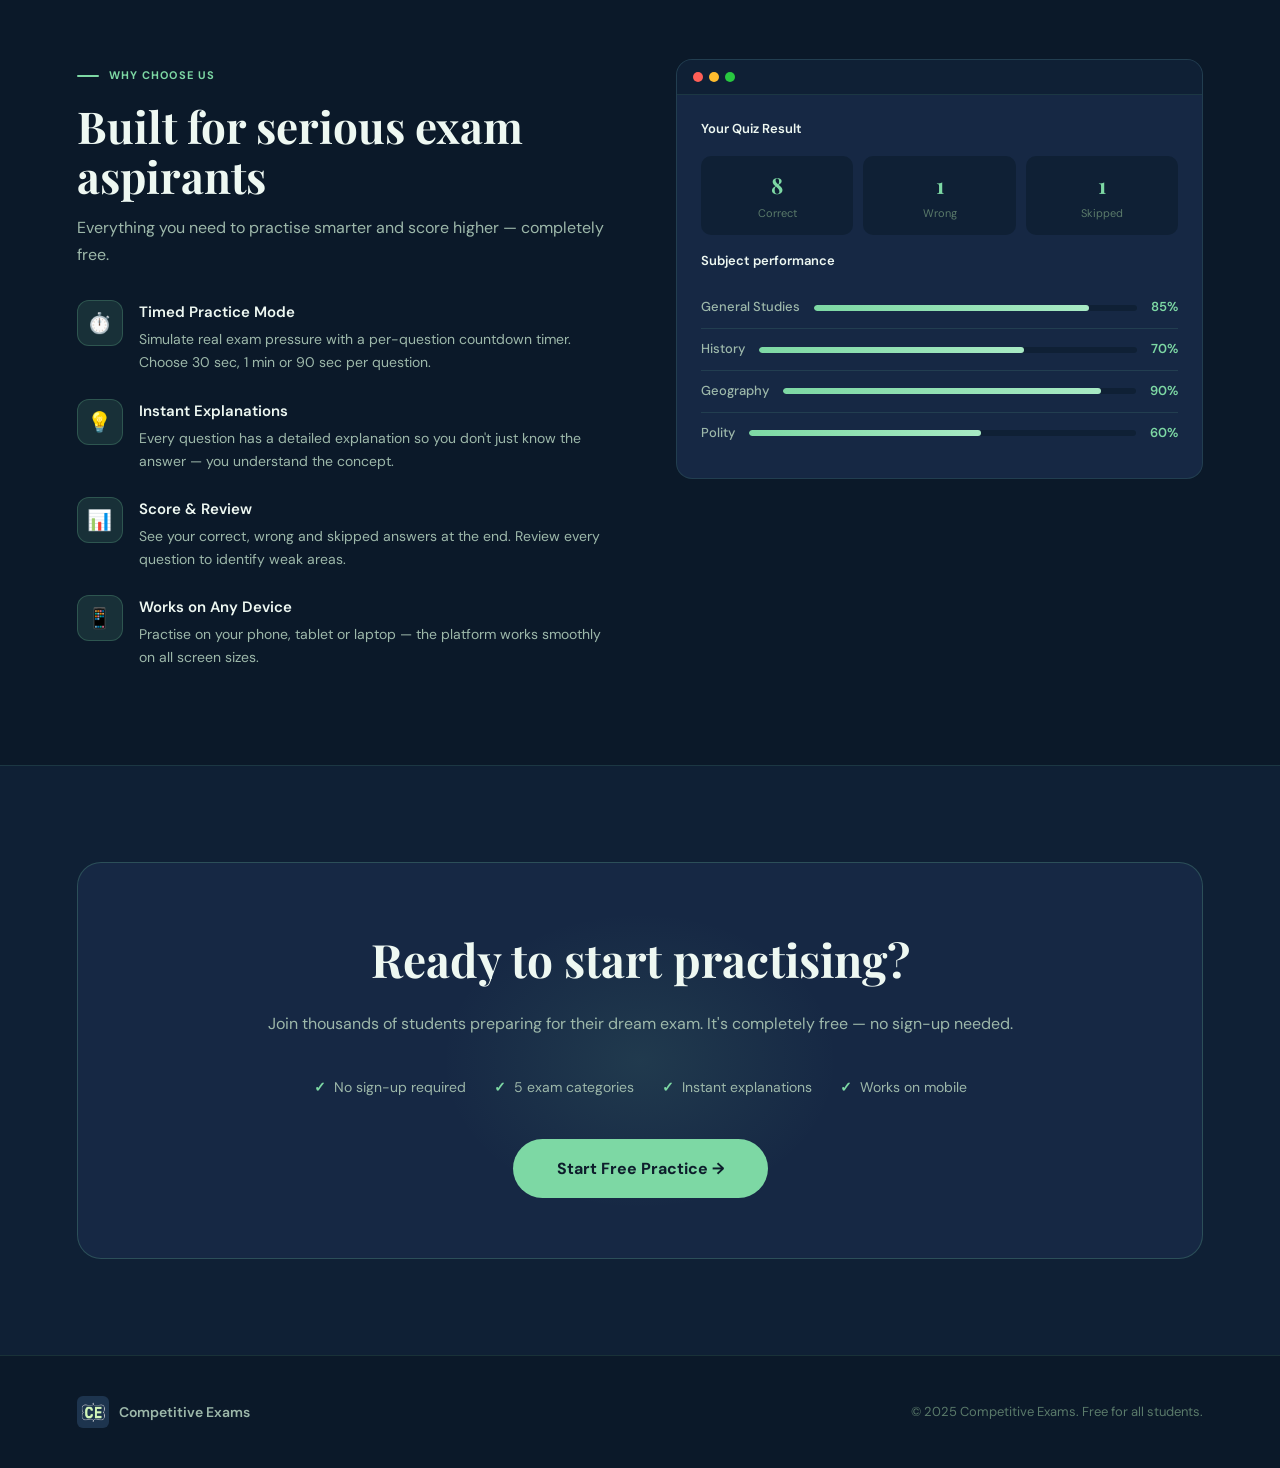
==== commit 32909545: "Rename index to index.html" ====
--- a/docs/index.html
+++ b/docs/index.html
@@ -1,630 +1,331 @@
 <!DOCTYPE html>
 <html lang="en">
 <head>
-<meta charset="UTF-8" />
+<meta charset="UTF-8"/>
 <meta name="viewport" content="width=device-width, initial-scale=1.0"/>
-<title>Exam MCQ Practice | Competitive Exam Prep</title>
+<title>Competitive Exams — Learn. Practice. Succeed.</title>
 <link rel="preconnect" href="https://fonts.googleapis.com">
-<link href="https://fonts.googleapis.com/css2?family=DM+Sans:wght@400;500;600&family=DM+Serif+Display&display=swap" rel="stylesheet">
+<link href="https://fonts.googleapis.com/css2?family=Playfair+Display:ital,wght@0,700;0,900;1,700&family=DM+Sans:wght@300;400;500;600&display=swap" rel="stylesheet">
 <style>
-  *, *::before, *::after { box-sizing: border-box; margin: 0; padding: 0; }
-
-  :root {
-    --bg: #f5f4f0;
-    --surface: #ffffff;
-    --surface2: #f0ede8;
-    --text: #1a1917;
-    --text2: #6b6860;
-    --text3: #9b9890;
-    --border: #e2dfd9;
-    --border2: #ccc9c2;
-    --blue: #1a56db;
-    --blue-bg: #eff4ff;
-    --blue-border: #a4c0fb;
-    --green: #057a55;
-    --green-bg: #ecfdf5;
-    --green-border: #6ee7b7;
-    --red: #c81e1e;
-    --red-bg: #fdf2f2;
-    --red-border: #f8b4b4;
-    --amber: #92400e;
-    --amber-bg: #fffbeb;
-    --amber-border: #fcd34d;
-    --radius: 12px;
-    --radius-sm: 8px;
-  }
-
-  body {
-    font-family: 'DM Sans', sans-serif;
-    background: var(--bg);
-    color: var(--text);
-    min-height: 100vh;
-    padding: 2rem 1rem;
-  }
-
-  .container {
-    max-width: 680px;
-    margin: 0 auto;
-  }
-
-  /* ── HEADER ── */
-  .site-header {
-    text-align: center;
-    margin-bottom: 2.5rem;
-  }
-  .site-header .logo {
-    display: inline-flex; align-items: center; gap: 10px;
-    background: var(--surface); border: 1px solid var(--border);
-    border-radius: 99px; padding: 6px 18px 6px 10px;
-    margin-bottom: 1rem;
-  }
-  .logo-dot {
-    width: 28px; height: 28px; border-radius: 50%;
-    background: var(--blue); display: flex; align-items: center; justify-content: center;
-  }
-  .logo-dot svg { width: 14px; height: 14px; fill: white; }
-  .logo-text { font-size: 14px; font-weight: 600; color: var(--text); }
-  .site-header h1 { font-family: 'DM Serif Display', serif; font-size: 32px; color: var(--text); margin-bottom: 6px; }
-  .site-header p { font-size: 15px; color: var(--text2); }
-
-  /* ── CARD ── */
-  .card {
-    background: var(--surface);
-    border: 1px solid var(--border);
-    border-radius: var(--radius);
-    padding: 1.5rem;
-    margin-bottom: 1rem;
-  }
-
-  /* ── SECTION LABEL ── */
-  .label {
-    font-size: 11px; font-weight: 600; color: var(--text3);
-    text-transform: uppercase; letter-spacing: 0.07em; margin-bottom: 10px;
-  }
-
-  /* ── EXAM GRID ── */
-  .exam-grid {
-    display: grid;
-    grid-template-columns: repeat(auto-fit, minmax(110px, 1fr));
-    gap: 8px; margin-bottom: 1.5rem;
-  }
-  .exam-card {
-    background: var(--surface2); border: 1.5px solid transparent;
-    border-radius: var(--radius-sm); padding: 14px 10px;
-    cursor: pointer; text-align: center; transition: all 0.15s;
-  }
-  .exam-card:hover { border-color: var(--border2); background: var(--surface); }
-  .exam-card.selected { border-color: var(--blue); background: var(--blue-bg); }
-  .exam-card .eicon { font-size: 22px; margin-bottom: 6px; }
-  .exam-card h3 { font-size: 12px; font-weight: 600; color: var(--text); margin-bottom: 2px; }
-  .exam-card p { font-size: 10px; color: var(--text2); }
-
-  /* ── SUBJECT PILLS ── */
-  .pill-row { display: flex; flex-wrap: wrap; gap: 8px; margin-bottom: 1.5rem; }
-  .pill {
-    padding: 7px 16px; border-radius: 99px; font-size: 13px; font-weight: 500;
-    cursor: pointer; background: var(--surface2); border: 1.5px solid transparent;
-    color: var(--text2); transition: all 0.12s;
-  }
-  .pill:hover { border-color: var(--border2); color: var(--text); }
-  .pill.selected { background: var(--blue-bg); border-color: var(--blue-border); color: var(--blue); }
-
-  /* ── CONFIG ROW ── */
-  .config-row { display: flex; gap: 8px; margin-bottom: 1.5rem; flex-wrap: wrap; }
-  .config-box {
-    flex: 1; min-width: 120px; background: var(--surface2);
-    border-radius: var(--radius-sm); padding: 12px 14px;
-  }
-  .config-box label { font-size: 11px; color: var(--text3); display: block; margin-bottom: 4px; font-weight: 500; }
-  .config-box select {
-    font-size: 14px; font-weight: 600; background: none; border: none;
-    color: var(--text); cursor: pointer; outline: none; font-family: inherit; width: 100%;
-  }
-
-  /* ── BUTTONS ── */
-  .btn-primary {
-    width: 100%; padding: 15px; background: var(--blue);
-    color: white; border: none; border-radius: var(--radius-sm);
-    font-size: 15px; font-weight: 600; cursor: pointer;
-    transition: all 0.15s; font-family: inherit; letter-spacing: 0.01em;
-  }
-  .btn-primary:hover { background: #1447c0; }
-  .btn-primary:disabled { opacity: 0.35; cursor: not-allowed; }
-
-  .btn-secondary {
-    padding: 10px 20px; background: var(--surface); border: 1px solid var(--border2);
-    border-radius: var(--radius-sm); font-size: 14px; font-weight: 500;
-    cursor: pointer; font-family: inherit; color: var(--text); transition: all 0.12s;
-  }
-  .btn-secondary:hover { background: var(--surface2); }
-  .btn-secondary:disabled { opacity: 0.3; cursor: not-allowed; }
-
-  /* ── QUIZ HEADER ── */
-  .quiz-topbar { display: flex; justify-content: space-between; align-items: center; margin-bottom: 1rem; }
-  .q-meta { font-size: 13px; color: var(--text2); font-weight: 500; }
-  .timer {
-    display: flex; align-items: center; gap: 6px;
-    background: var(--surface); border: 1px solid var(--border);
-    border-radius: 99px; padding: 6px 14px;
-    font-size: 14px; font-weight: 600; color: var(--text);
-  }
-  .timer.warn { background: var(--amber-bg); border-color: var(--amber-border); color: var(--amber); }
-  .timer-icon { font-size: 14px; }
-
-  .progress-wrap { height: 5px; background: var(--surface2); border-radius: 99px; margin-bottom: 1.5rem; overflow: hidden; }
-  .progress-fill { height: 100%; background: var(--blue); border-radius: 99px; transition: width 0.4s ease; }
-
-  /* ── QUESTION CARD ── */
-  .q-tag { font-size: 11px; font-weight: 600; color: var(--blue); text-transform: uppercase; letter-spacing: 0.06em; margin-bottom: 10px; }
-  .q-text { font-size: 16px; color: var(--text); line-height: 1.65; font-weight: 500; }
-
-  /* ── OPTIONS ── */
-  .options { display: flex; flex-direction: column; gap: 8px; margin-bottom: 1rem; }
-  .opt-btn {
-    display: flex; align-items: center; gap: 12px;
-    background: var(--surface); border: 1.5px solid var(--border);
-    border-radius: var(--radius-sm); padding: 13px 16px;
-    cursor: pointer; text-align: left; transition: all 0.12s;
-    font-size: 14px; color: var(--text); font-family: inherit; width: 100%;
-  }
-  .opt-btn:hover:not(:disabled) { border-color: var(--blue-border); background: var(--blue-bg); }
-  .opt-btn:disabled { cursor: default; }
-  .opt-btn.correct { background: var(--green-bg); border-color: var(--green-border); color: var(--green); }
-  .opt-btn.wrong   { background: var(--red-bg);   border-color: var(--red-border);   color: var(--red); }
-  .opt-btn.reveal  { background: var(--green-bg); border-color: var(--green-border); color: var(--green); }
-  .opt-letter {
-    width: 28px; height: 28px; border-radius: 50%; flex-shrink: 0;
-    display: flex; align-items: center; justify-content: center;
-    font-size: 12px; font-weight: 700;
-    background: var(--surface2); color: var(--text2);
-  }
-  .opt-btn.correct .opt-letter { background: var(--green-bg); color: var(--green); }
-  .opt-btn.wrong   .opt-letter { background: var(--red-bg);   color: var(--red); }
-  .opt-btn.reveal  .opt-letter { background: var(--green-bg); color: var(--green); }
-
-  /* ── EXPLANATION ── */
-  .explanation {
-    background: var(--surface2); border-radius: var(--radius-sm);
-    padding: 13px 16px; font-size: 13px; color: var(--text2);
-    line-height: 1.7; margin-top: 4px; display: none;
-    border-left: 3px solid var(--blue-border);
-  }
-  .explanation strong { color: var(--text); }
-
-  /* ── NAV ── */
-  .nav-row { display: flex; justify-content: space-between; align-items: center; margin-top: 1rem; }
-
-  /* ── RESULTS ── */
-  .result-hero { text-align: center; padding: 2rem 1rem; }
-  .score-circle {
-    width: 110px; height: 110px; border-radius: 50%;
-    border: 3px solid var(--blue); margin: 0 auto 1.5rem;
-    display: flex; flex-direction: column; align-items: center; justify-content: center;
-  }
-  .score-num { font-size: 34px; font-weight: 700; color: var(--blue); line-height: 1; }
-  .score-den { font-size: 13px; color: var(--text2); margin-top: 2px; }
-  .result-title { font-family: 'DM Serif Display', serif; font-size: 24px; margin-bottom: 6px; }
-  .result-sub { font-size: 14px; color: var(--text2); }
-
-  .stats-row { display: grid; grid-template-columns: repeat(3,1fr); gap: 8px; margin-bottom: 1.5rem; }
-  .stat {
-    background: var(--surface2); border-radius: var(--radius-sm);
-    padding: 14px; text-align: center;
-  }
-  .stat .val { font-size: 22px; font-weight: 700; }
-  .stat .lbl { font-size: 11px; color: var(--text2); margin-top: 2px; font-weight: 500; }
-  .stat.c .val { color: var(--green); }
-  .stat.w .val { color: var(--red); }
-  .stat.s .val { color: var(--amber); }
-
-  .review-list { display: flex; flex-direction: column; gap: 6px; margin-bottom: 1.5rem; }
-  .rev-item {
-    display: flex; align-items: center; gap: 10px;
-    padding: 10px 14px; border-radius: var(--radius-sm);
-    background: var(--surface); border: 1px solid var(--border);
-    font-size: 13px;
-  }
-  .rev-dot { width: 8px; height: 8px; border-radius: 50%; flex-shrink: 0; }
-  .rev-dot.c { background: var(--green); }
-  .rev-dot.w { background: var(--red); }
-  .rev-dot.s { background: var(--amber); }
-  .rev-q { flex: 1; color: var(--text); }
-  .rev-r { font-size: 12px; color: var(--text2); font-weight: 500; }
-
-  .action-row { display: flex; gap: 8px; }
-  .action-row button { flex: 1; padding: 13px; border-radius: var(--radius-sm); font-size: 14px; font-weight: 600; cursor: pointer; font-family: inherit; transition: all 0.12s; }
-  .btn-retry { background: var(--blue); color: white; border: none; }
-  .btn-retry:hover { background: #1447c0; }
-  .btn-home2 { background: var(--surface); color: var(--text); border: 1px solid var(--border2); }
-  .btn-home2:hover { background: var(--surface2); }
-
-  /* ── SCREEN ── */
-  .screen { display: none; }
-  .screen.active { display: block; }
-
-  /* ── FOOTER ── */
-  .footer { text-align: center; margin-top: 3rem; padding-top: 1.5rem; border-top: 1px solid var(--border); }
-  .footer p { font-size: 12px; color: var(--text3); }
-
-  @media (max-width: 480px) {
-    .site-header h1 { font-size: 24px; }
-    .config-row { flex-direction: column; }
-    .action-row { flex-direction: column; }
-    body { padding: 1rem 0.75rem; }
-  }
+*,*::before,*::after{box-sizing:border-box;margin:0;padding:0;}
+:root{
+  --bg:#0b1929;
+  --bg2:#0f2035;
+  --bg3:#162844;
+  --bg4:#1c3356;
+  --mint:#7dd8a4;
+  --mint2:#a8eac4;
+  --mint3:rgba(125,216,164,0.12);
+  --mint4:rgba(125,216,164,0.06);
+  --white:#eef8f2;
+  --white2:#9db8aa;
+  --white3:#5a7a6a;
+  --border:rgba(125,216,164,0.12);
+  --border2:rgba(125,216,164,0.22);
+  --radius:16px;
+  --radius-sm:10px;
+}
+html{scroll-behavior:smooth;}
+body{font-family:'DM Sans',sans-serif;background:var(--bg);color:var(--white);overflow-x:hidden;line-height:1.6;}
+
+/* NAV */
+nav{position:fixed;top:0;left:0;right:0;z-index:100;display:flex;align-items:center;justify-content:space-between;padding:16px 6%;background:rgba(11,25,41,0.9);backdrop-filter:blur(16px);border-bottom:1px solid var(--border);}
+.nav-logo{display:flex;align-items:center;gap:10px;text-decoration:none;}
+.nav-logo img{width:38px;height:38px;border-radius:8px;object-fit:cover;}
+.nav-brand{font-size:16px;font-weight:600;color:var(--white);}
+.nav-links{display:flex;align-items:center;gap:28px;}
+.nav-links a{text-decoration:none;font-size:14px;font-weight:500;color:var(--white2);transition:color 0.2s;}
+.nav-links a:hover{color:var(--mint);}
+.nav-cta{background:var(--mint);color:#0b1929;border:none;padding:9px 22px;border-radius:99px;font-size:14px;font-weight:700;cursor:pointer;font-family:inherit;transition:all 0.2s;text-decoration:none;}
+.nav-cta:hover{background:var(--mint2);transform:translateY(-1px);}
+
+/* HERO */
+.hero{min-height:100vh;display:flex;flex-direction:column;align-items:center;justify-content:center;text-align:center;padding:120px 6% 80px;position:relative;overflow:hidden;}
+.hero-glow{position:absolute;top:-20%;left:50%;transform:translateX(-50%);width:700px;height:500px;background:radial-gradient(ellipse, rgba(125,216,164,0.15) 0%, transparent 70%);pointer-events:none;}
+.hero-grid{position:absolute;inset:0;background-image:linear-gradient(rgba(125,216,164,0.04) 1px,transparent 1px),linear-gradient(90deg,rgba(125,216,164,0.04) 1px,transparent 1px);background-size:50px 50px;mask-image:radial-gradient(ellipse 80% 70% at 50% 0%,black,transparent);}
+.hero-badge{display:inline-flex;align-items:center;gap:8px;background:var(--mint3);border:1px solid var(--border2);border-radius:99px;padding:7px 18px;font-size:12px;font-weight:600;color:var(--mint);letter-spacing:0.06em;text-transform:uppercase;margin-bottom:2rem;position:relative;animation:fadeUp 0.6s ease both;}
+.badge-dot{width:6px;height:6px;border-radius:50%;background:var(--mint);animation:pulse 2s infinite;}
+@keyframes pulse{0%,100%{opacity:1;}50%{opacity:0.35;}}
+.hero h1{font-family:'Playfair Display',serif;font-size:clamp(38px,7vw,82px);font-weight:900;line-height:1.05;margin-bottom:1.5rem;position:relative;animation:fadeUp 0.7s 0.1s ease both;}
+.hero h1 .accent{color:var(--mint);}
+.hero-tagline{display:flex;align-items:center;justify-content:center;gap:10px;font-size:clamp(16px,2vw,20px);color:var(--white2);margin-bottom:2.5rem;font-weight:400;position:relative;animation:fadeUp 0.7s 0.2s ease both;}
+.tagline-dot{width:5px;height:5px;border-radius:50%;background:var(--mint);opacity:0.5;}
+.hero-btns{display:flex;gap:14px;justify-content:center;flex-wrap:wrap;position:relative;animation:fadeUp 0.7s 0.3s ease both;}
+.btn-mint{background:var(--mint);color:#0b1929;border:none;padding:15px 36px;border-radius:99px;font-size:15px;font-weight:700;cursor:pointer;font-family:inherit;transition:all 0.2s;text-decoration:none;display:inline-flex;align-items:center;gap:8px;}
+.btn-mint:hover{background:var(--mint2);transform:translateY(-2px);box-shadow:0 10px 30px rgba(125,216,164,0.3);}
+.btn-ghost{background:transparent;color:var(--white);border:1px solid var(--border2);padding:15px 36px;border-radius:99px;font-size:15px;font-weight:500;cursor:pointer;font-family:inherit;transition:all 0.2s;text-decoration:none;}
+.btn-ghost:hover{border-color:var(--mint);color:var(--mint);background:var(--mint4);}
+.hero-stats{display:flex;gap:56px;justify-content:center;flex-wrap:wrap;margin-top:4.5rem;padding-top:3rem;border-top:1px solid var(--border);position:relative;animation:fadeUp 0.7s 0.4s ease both;}
+.stat-num{font-family:'Playfair Display',serif;font-size:38px;font-weight:700;color:var(--mint);}
+.stat-lbl{font-size:13px;color:var(--white3);margin-top:2px;font-weight:500;}
+@keyframes fadeUp{from{opacity:0;transform:translateY(22px);}to{opacity:1;transform:translateY(0);}}
+
+/* SECTION */
+section{padding:96px 6%;}
+.sec-label{display:inline-flex;align-items:center;gap:10px;font-size:11px;font-weight:700;color:var(--mint);text-transform:uppercase;letter-spacing:0.1em;margin-bottom:16px;}
+.sec-label::before{content:'';width:22px;height:2px;background:var(--mint);border-radius:99px;}
+.sec-title{font-family:'Playfair Display',serif;font-size:clamp(26px,4vw,44px);font-weight:700;line-height:1.15;margin-bottom:12px;}
+.sec-sub{font-size:16px;color:var(--white2);line-height:1.7;max-width:540px;}
+
+/* EXAMS */
+.exams{background:var(--bg2);border-top:1px solid var(--border);border-bottom:1px solid var(--border);}
+.exams-head{text-align:center;margin-bottom:3.5rem;}
+.exams-head .sec-label{justify-content:center;}
+.exams-head .sec-label::before{display:none;}
+.exams-head .sec-sub{margin:0 auto;}
+.exam-grid{display:grid;grid-template-columns:repeat(auto-fit,minmax(190px,1fr));gap:14px;}
+.exam-card{background:var(--bg3);border:1px solid var(--border);border-radius:var(--radius);padding:28px 22px;cursor:pointer;transition:all 0.25s;text-decoration:none;display:block;position:relative;overflow:hidden;group:true;}
+.exam-card::after{content:'';position:absolute;bottom:0;left:0;right:0;height:2px;background:linear-gradient(90deg,transparent,var(--mint),transparent);opacity:0;transition:opacity 0.25s;}
+.exam-card:hover{border-color:var(--border2);transform:translateY(-5px);box-shadow:0 16px 40px rgba(0,0,0,0.3);}
+.exam-card:hover::after{opacity:1;}
+.exam-icon{font-size:30px;margin-bottom:16px;}
+.exam-name{font-size:16px;font-weight:600;color:var(--white);margin-bottom:5px;}
+.exam-desc{font-size:13px;color:var(--white3);margin-bottom:16px;line-height:1.5;}
+.exam-badge{display:inline-flex;align-items:center;gap:5px;font-size:11px;font-weight:600;color:var(--mint);background:var(--mint3);border:1px solid var(--border2);padding:4px 12px;border-radius:99px;}
+.exam-badge::before{content:'';width:5px;height:5px;border-radius:50%;background:var(--mint);}
+
+/* FEATURES */
+.features-inner{display:grid;grid-template-columns:1fr 1fr;gap:72px;align-items:start;}
+.feat-list{display:flex;flex-direction:column;gap:24px;margin-top:2rem;}
+.feat-item{display:flex;gap:16px;}
+.feat-icon{width:46px;height:46px;flex-shrink:0;border-radius:12px;background:var(--mint3);border:1px solid var(--border2);display:flex;align-items:center;justify-content:center;font-size:20px;}
+.feat-item h4{font-size:15px;font-weight:600;color:var(--white);margin-bottom:4px;}
+.feat-item p{font-size:14px;color:var(--white2);line-height:1.65;}
+.feat-visual{background:var(--bg3);border:1px solid var(--border);border-radius:var(--radius);overflow:hidden;position:sticky;top:100px;}
+.vis-bar{background:var(--bg2);border-bottom:1px solid var(--border);padding:12px 16px;display:flex;gap:6px;align-items:center;}
+.vis-dot{width:10px;height:10px;border-radius:50%;}
+.vis-dot.r{background:#ff5f57;}.vis-dot.y{background:#febc2e;}.vis-dot.g{background:#28c840;}
+.vis-body{padding:24px;}
+.vis-exam-row{display:flex;align-items:center;justify-content:space-between;padding:10px 0;border-bottom:1px solid var(--border);}
+.vis-exam-row:last-child{border-bottom:none;}
+.vis-exam-name{font-size:13px;font-weight:500;color:var(--white2);}
+.vis-bar-wrap{flex:1;margin:0 14px;height:6px;background:var(--bg2);border-radius:99px;overflow:hidden;}
+.vis-bar-fill{height:100%;border-radius:99px;background:linear-gradient(90deg,var(--mint),var(--mint2));}
+.vis-pct{font-size:13px;font-weight:600;color:var(--mint);}
+.vis-title{font-size:13px;font-weight:600;color:var(--white);margin-bottom:16px;}
+.vis-score-row{display:flex;gap:10px;margin-bottom:16px;}
+.vis-score{flex:1;background:var(--bg2);border-radius:var(--radius-sm);padding:12px;text-align:center;}
+.vis-score .v{font-family:'Playfair Display',serif;font-size:22px;font-weight:700;color:var(--mint);}
+.vis-score .l{font-size:11px;color:var(--white3);margin-top:2px;}
+
+/* QUIZ CTA */
+.quiz-cta{background:var(--bg2);border-top:1px solid var(--border);}
+.cta-inner{background:var(--bg3);border:1px solid var(--border2);border-radius:24px;padding:60px;text-align:center;position:relative;overflow:hidden;}
+.cta-glow{position:absolute;top:50%;left:50%;transform:translate(-50%,-50%);width:400px;height:300px;background:radial-gradient(ellipse,rgba(125,216,164,0.1) 0%,transparent 70%);pointer-events:none;}
+.cta-inner h2{font-family:'Playfair Display',serif;font-size:clamp(28px,4vw,46px);font-weight:700;margin-bottom:14px;position:relative;}
+.cta-inner p{font-size:16px;color:var(--white2);margin-bottom:2.5rem;position:relative;}
+.cta-features{display:flex;justify-content:center;gap:28px;flex-wrap:wrap;margin-bottom:2.5rem;position:relative;}
+.cta-feat{display:flex;align-items:center;gap:8px;font-size:14px;color:var(--white2);}
+.cta-feat::before{content:'✓';color:var(--mint);font-weight:700;}
+
+/* FOOTER */
+footer{padding:40px 6%;border-top:1px solid var(--border);display:flex;align-items:center;justify-content:space-between;flex-wrap:wrap;gap:16px;}
+.footer-logo{display:flex;align-items:center;gap:10px;text-decoration:none;}
+.footer-logo img{width:32px;height:32px;border-radius:6px;}
+.footer-brand{font-size:14px;font-weight:600;color:var(--white2);}
+footer p{font-size:13px;color:var(--white3);}
+
+@media(max-width:768px){
+  .nav-links{display:none;}
+  .features-inner{grid-template-columns:1fr;}
+  .feat-visual{display:none;}
+  .cta-inner{padding:36px 24px;}
+  .hero-stats{gap:32px;}
+  footer{flex-direction:column;text-align:center;}
+}
 </style>
 </head>
 <body>
-<div class="container">
-
-  <!-- SITE HEADER -->
-  <div class="site-header">
-    <div class="logo">
-      <div class="logo-dot">
-        <svg viewBox="0 0 24 24" xmlns="http://www.w3.org/2000/svg"><path d="M12 2L2 7l10 5 10-5-10-5zM2 17l10 5 10-5M2 12l10 5 10-5"/></svg>
+
+<!-- NAV -->
+<nav>
+  <a href="#" class="nav-logo">
+    <img src="[data-uri]" alt="Competitive Exams logo"/>
+    <span class="nav-brand">Competitive Exams</span>
+  </a>
+  <div class="nav-links">
+    <a href="#exams">Exams</a>
+    <a href="#features">Features</a>
+    <a href="quiz.html">Practice</a>
+  </div>
+  <a href="quiz.html" class="nav-cta">Start Practising →</a>
+</nav>
+
+<!-- HERO -->
+<section class="hero">
+  <div class="hero-glow"></div>
+  <div class="hero-grid"></div>
+  <div class="hero-badge"><span class="badge-dot"></span>Free for all students</div>
+  <h1>Your path to cracking<br><span class="accent">every exam</span> starts here</h1>
+  <div class="hero-tagline">
+    <span>Learn</span><span class="tagline-dot"></span>
+    <span>Practice</span><span class="tagline-dot"></span>
+    <span>Succeed</span>
+  </div>
+  <div class="hero-btns">
+    <a href="quiz.html" class="btn-mint">Start Practising Free →</a>
+    <a href="#exams" class="btn-ghost">Explore Exams</a>
+  </div>
+  <div class="hero-stats">
+    <div class="stat-item">
+      <div class="stat-num">5+</div>
+      <div class="stat-lbl">Exam Categories</div>
+    </div>
+    <div class="stat-item">
+      <div class="stat-num">500+</div>
+      <div class="stat-lbl">Practice Questions</div>
+    </div>
+    <div class="stat-item">
+      <div class="stat-num">100%</div>
+      <div class="stat-lbl">Free to Use</div>
+    </div>
+    <div class="stat-item">
+      <div class="stat-num">10+</div>
+      <div class="stat-lbl">Subjects Covered</div>
+    </div>
+  </div>
+</section>
+
+<!-- EXAMS -->
+<section class="exams" id="exams">
+  <div class="exams-head">
+    <div class="sec-label">Exam Categories</div>
+    <h2 class="sec-title">All major exams, one platform</h2>
+    <p class="sec-sub">From civil services to engineering entrance — practise MCQs for every competitive exam right here.</p>
+  </div>
+  <div class="exam-grid">
+    <a href="quiz.html" class="exam-card">
+      <div class="exam-icon">🏛️</div>
+      <div class="exam-name">UPSC / State PSC</div>
+      <div class="exam-desc">IAS, IPS, State Civil Services — GS, History, Geography, Polity &amp; more</div>
+      <div class="exam-badge">Practice now</div>
+    </a>
+    <a href="quiz.html" class="exam-card">
+      <div class="exam-icon">🏦</div>
+      <div class="exam-name">Banking / SSC</div>
+      <div class="exam-desc">IBPS, SBI PO, SSC CGL — Reasoning, Quant, English &amp; General Awareness</div>
+      <div class="exam-badge">Practice now</div>
+    </a>
+    <a href="quiz.html" class="exam-card">
+      <div class="exam-icon">⚛️</div>
+      <div class="exam-name">JEE</div>
+      <div class="exam-desc">JEE Main &amp; Advanced — Physics, Chemistry, Mathematics</div>
+      <div class="exam-badge">Practice now</div>
+    </a>
+    <a href="quiz.html" class="exam-card">
+      <div class="exam-icon">🩺</div>
+      <div class="exam-name">NEET</div>
+      <div class="exam-desc">Medical entrance — Biology, Physics, Chemistry with explanations</div>
+      <div class="exam-badge">Practice now</div>
+    </a>
+    <a href="quiz.html" class="exam-card">
+      <div class="exam-icon">🛡️</div>
+      <div class="exam-name">Defence</div>
+      <div class="exam-desc">NDA, CDS, AFCAT — GK, Maths, English, Reasoning</div>
+      <div class="exam-badge">Practice now</div>
+    </a>
+  </div>
+</section>
+
+<!-- FEATURES -->
+<section id="features">
+  <div class="features-inner">
+    <div>
+      <div class="sec-label">Why Choose Us</div>
+      <h2 class="sec-title">Built for serious exam aspirants</h2>
+      <p class="sec-sub">Everything you need to practise smarter and score higher — completely free.</p>
+      <div class="feat-list">
+        <div class="feat-item">
+          <div class="feat-icon">⏱️</div>
+          <div class="feat-text">
+            <h4>Timed Practice Mode</h4>
+            <p>Simulate real exam pressure with a per-question countdown timer. Choose 30 sec, 1 min or 90 sec per question.</p>
+          </div>
+        </div>
+        <div class="feat-item">
+          <div class="feat-icon">💡</div>
+          <div class="feat-text">
+            <h4>Instant Explanations</h4>
+            <p>Every question has a detailed explanation so you don't just know the answer — you understand the concept.</p>
+          </div>
+        </div>
+        <div class="feat-item">
+          <div class="feat-icon">📊</div>
+          <div class="feat-text">
+            <h4>Score & Review</h4>
+            <p>See your correct, wrong and skipped answers at the end. Review every question to identify weak areas.</p>
+          </div>
+        </div>
+        <div class="feat-item">
+          <div class="feat-icon">📱</div>
+          <div class="feat-text">
+            <h4>Works on Any Device</h4>
+            <p>Practise on your phone, tablet or laptop — the platform works smoothly on all screen sizes.</p>
+          </div>
+        </div>
       </div>
-      <span class="logo-text">ExamPrep</span>
-    </div>
-    <h1>MCQ Practice</h1>
-    <p>Test your knowledge across multiple competitive exams</p>
-  </div>
-
-  <!-- HOME SCREEN -->
-  <div class="screen active" id="screen-home">
-    <div class="card">
-      <div class="label">Choose your exam</div>
-      <div class="exam-grid" id="exam-grid"></div>
-
-      <div class="label">Select subject</div>
-      <div class="pill-row" id="subject-row">
-        <span style="font-size:13px; color:var(--text3);">Select an exam first</span>
+    </div>
+    <div class="feat-visual">
+      <div class="vis-bar">
+        <div class="vis-dot r"></div><div class="vis-dot y"></div><div class="vis-dot g"></div>
       </div>
-
-      <div class="label">Quiz settings</div>
-      <div class="config-row">
-        <div class="config-box">
-          <label>Questions</label>
-          <select id="q-count"><option>5</option><option selected>10</option><option>15</option></select>
-        </div>
-        <div class="config-box">
-          <label>Time per question</label>
-          <select id="q-time"><option value="30">30 sec</option><option value="60" selected>1 min</option><option value="90">90 sec</option></select>
-        </div>
-        <div class="config-box">
-          <label>Difficulty</label>
-          <select id="q-diff"><option>Mixed</option><option>Easy</option><option>Hard</option></select>
+      <div class="vis-body">
+        <div class="vis-title">Your Quiz Result</div>
+        <div class="vis-score-row">
+          <div class="vis-score"><div class="v">8</div><div class="l">Correct</div></div>
+          <div class="vis-score"><div class="v">1</div><div class="l">Wrong</div></div>
+          <div class="vis-score"><div class="v">1</div><div class="l">Skipped</div></div>
+        </div>
+        <div class="vis-title" style="margin-top:8px">Subject performance</div>
+        <div class="vis-exam-row">
+          <div class="vis-exam-name">General Studies</div>
+          <div class="vis-bar-wrap"><div class="vis-bar-fill" style="width:85%"></div></div>
+          <div class="vis-pct">85%</div>
+        </div>
+        <div class="vis-exam-row">
+          <div class="vis-exam-name">History</div>
+          <div class="vis-bar-wrap"><div class="vis-bar-fill" style="width:70%"></div></div>
+          <div class="vis-pct">70%</div>
+        </div>
+        <div class="vis-exam-row">
+          <div class="vis-exam-name">Geography</div>
+          <div class="vis-bar-wrap"><div class="vis-bar-fill" style="width:90%"></div></div>
+          <div class="vis-pct">90%</div>
+        </div>
+        <div class="vis-exam-row">
+          <div class="vis-exam-name">Polity</div>
+          <div class="vis-bar-wrap"><div class="vis-bar-fill" style="width:60%"></div></div>
+          <div class="vis-pct">60%</div>
         </div>
       </div>
-
-      <button class="btn-primary" id="start-btn" disabled onclick="startQuiz()">▶ Start Quiz</button>
-    </div>
-  </div>
-
-  <!-- QUIZ SCREEN -->
-  <div class="screen" id="screen-quiz">
-    <div class="quiz-topbar">
-      <span class="q-meta" id="q-meta">Question 1 of 10</span>
-      <div class="timer" id="timer-badge">
-        <span class="timer-icon">⏱</span>
-        <span id="timer-display">1:00</span>
-      </div>
-    </div>
-    <div class="progress-wrap"><div class="progress-fill" id="progress-fill" style="width:0%"></div></div>
-
-    <div class="card">
-      <div class="q-tag" id="q-tag">UPSC · General Studies</div>
-      <div class="q-text" id="q-text"></div>
-    </div>
-
-    <div class="options" id="options-list"></div>
-    <div class="explanation" id="explanation"></div>
-
-    <div class="nav-row">
-      <button class="btn-secondary" id="btn-skip" onclick="skipQuestion()">Skip →</button>
-      <button class="btn-primary" id="btn-next" onclick="nextQuestion()" disabled style="width:auto; padding:10px 24px;">Next →</button>
-    </div>
-  </div>
-
-  <!-- RESULT SCREEN -->
-  <div class="screen" id="screen-result">
-    <div class="card result-hero">
-      <div class="score-circle">
-        <div class="score-num" id="res-score">0</div>
-        <div class="score-den" id="res-total">/10</div>
-      </div>
-      <div class="result-title" id="res-title">Well done!</div>
-      <div class="result-sub" id="res-sub">Keep practising to improve.</div>
-    </div>
-
-    <div class="stats-row">
-      <div class="stat c"><div class="val" id="res-correct">0</div><div class="lbl">Correct</div></div>
-      <div class="stat w"><div class="val" id="res-wrong">0</div><div class="lbl">Wrong</div></div>
-      <div class="stat s"><div class="val" id="res-skip">0</div><div class="lbl">Skipped</div></div>
-    </div>
-
-    <div class="label">Answer review</div>
-    <div class="review-list" id="review-list"></div>
-
-    <div class="action-row">
-      <button class="btn-retry" onclick="retryQuiz()">↺ Retry Quiz</button>
-      <button class="btn-home2" onclick="goHome()">← New Quiz</button>
-    </div>
-  </div>
-
-  <div class="footer"><p>Built for competitive exam preparation · Add your own questions anytime</p></div>
-</div>
-
-<script>
-const EXAMS = [
-  { id:'upsc',    label:'UPSC / PSC',    icon:'🏛️', desc:'Civil Services' },
-  { id:'banking', label:'Banking / SSC', icon:'🏦', desc:'IBPS, SBI, SSC' },
-  { id:'jee',     label:'JEE',           icon:'⚛️', desc:'Engineering' },
-  { id:'neet',    label:'NEET',          icon:'🩺', desc:'Medical' },
-  { id:'defence', label:'Defence',       icon:'🛡️', desc:'NDA, CDS, AFCAT' },
-];
-
-const SUBJECTS = {
-  upsc:    ['General Studies','History','Geography','Polity','Economy','Environment'],
-  banking: ['Quantitative Aptitude','Reasoning','English','General Awareness','Computer'],
-  jee:     ['Physics','Chemistry','Mathematics'],
-  neet:    ['Physics','Chemistry','Biology'],
-  defence: ['General Knowledge','Mathematics','English','Reasoning'],
-};
-
-const QUESTIONS = {
-  upsc: {
-    'General Studies': [
-      { q:'Which article of the Indian Constitution abolishes untouchability?', opts:['Article 14','Article 17','Article 21','Article 25'], ans:1, exp:'Article 17 of the Indian Constitution abolishes untouchability in all its forms and makes its practice a punishable offence.' },
-      { q:'The "Directive Principles of State Policy" are borrowed from which country\'s constitution?', opts:['USA','UK','Ireland','Canada'], ans:2, exp:'The Directive Principles of State Policy (DPSP) are borrowed from the Irish Constitution. They are non-justiciable guidelines for governance.' },
-      { q:'Which river is known as the "Sorrow of Bihar"?', opts:['Ganga','Son','Kosi','Gandak'], ans:2, exp:'The Kosi river is called the Sorrow of Bihar because it frequently changes its course and causes devastating floods in Bihar.' },
-      { q:'Who appoints the Chief Election Commissioner of India?', opts:['Prime Minister','President','Chief Justice','Parliament'], ans:1, exp:'The Chief Election Commissioner of India is appointed by the President of India on the advice of the Council of Ministers.' },
-      { q:'The Preamble of the Indian Constitution was amended in which year?', opts:['1971','1973','1976','1979'], ans:2, exp:'The Preamble was amended by the 42nd Constitutional Amendment in 1976, adding the words "Socialist", "Secular" and "Integrity".' },
-      { q:'Which Five-Year Plan gave priority to agriculture and allied activities?', opts:['1st Plan','3rd Plan','5th Plan','6th Plan'], ans:0, exp:'The First Five-Year Plan (1951–56) gave top priority to agriculture, land reforms and irrigation to address food shortages after partition.' },
-      { q:'In which year was the first National Emergency proclaimed in independent India?', opts:['1947','1962','1965','1971'], ans:1, exp:'The first National Emergency was proclaimed in 1962 during the Indo-China War under Article 352 of the Constitution.' },
-    ],
-    'History': [
-      { q:'The Battle of Plassey was fought in the year:', opts:['1747','1757','1761','1764'], ans:1, exp:'The Battle of Plassey was fought on 23 June 1757 between the British East India Company and Siraj ud-Daulah, the Nawab of Bengal.' },
-      { q:'Who founded the Indian National Congress in 1885?', opts:['Dadabhai Naoroji','Gopal Krishna Gokhale','A.O. Hume','Bal Gangadhar Tilak'], ans:2, exp:'Allan Octavian Hume, a retired British civil servant, founded the Indian National Congress in 1885.' },
-      { q:'The "Dandi March" is associated with which movement?', opts:['Non-Cooperation','Civil Disobedience','Quit India','Swadeshi'], ans:1, exp:'The Dandi March (1930) initiated the Civil Disobedience Movement. Gandhi led 241 miles from Sabarmati Ashram to Dandi to protest the salt tax.' },
-      { q:'Chandragupta Maurya overthrew which dynasty to establish the Maurya Empire?', opts:['Nanda','Gupta','Kushana','Sunga'], ans:0, exp:'Chandragupta Maurya, with the help of Chanakya, defeated the last Nanda ruler Dhana Nanda around 322 BCE.' },
-      { q:'The Jallianwala Bagh massacre took place in which year?', opts:['1915','1917','1919','1921'], ans:2, exp:'The Jallianwala Bagh massacre took place on 13 April 1919 in Amritsar, when General Dyer ordered troops to fire on a peaceful gathering.' },
-    ],
-    'Geography': [
-      { q:'Tropic of Cancer passes through how many Indian states?', opts:['6','7','8','9'], ans:2, exp:'The Tropic of Cancer passes through 8 Indian states: Gujarat, Rajasthan, MP, Chhattisgarh, Jharkhand, West Bengal, Tripura and Mizoram.' },
-      { q:'The Western Ghats are also known as:', opts:['Vindhyas','Satpura','Sahyadri','Aravalli'], ans:2, exp:'The Western Ghats are also called the Sahyadri mountains. They are a UNESCO World Heritage site running parallel to India\'s western coast.' },
-      { q:'Which is the largest river island in the world, located in India?', opts:['Srirangam','Majuli','Bhavani','Wheeler'], ans:1, exp:'Majuli in the Brahmaputra river, Assam, is considered the world\'s largest river island and is also a UNESCO candidate heritage site.' },
-    ],
-    'Polity': [
-      { q:'Which schedule of the Indian Constitution contains the list of recognised languages?', opts:['Sixth Schedule','Seventh Schedule','Eighth Schedule','Ninth Schedule'], ans:2, exp:'The Eighth Schedule of the Indian Constitution contains the list of 22 officially recognised languages of India.' },
-      { q:'The concept of "Basic Structure" of the Constitution was established in which case?', opts:['Golaknath Case','Kesavananda Bharati Case','Minerva Mills Case','Maneka Gandhi Case'], ans:1, exp:'The Basic Structure doctrine was established by the Supreme Court in the Kesavananda Bharati Case (1973), limiting Parliament\'s power to amend the Constitution.' },
-    ],
-  },
-  banking: {
-    'Quantitative Aptitude': [
-      { q:'If a train travels 360 km in 4 hours, what is its speed in km/h?', opts:['80','85','90','95'], ans:2, exp:'Speed = Distance ÷ Time = 360 ÷ 4 = 90 km/h.' },
-      { q:'What is 15% of 840?', opts:['116','126','136','146'], ans:1, exp:'15% of 840 = (15 ÷ 100) × 840 = 126.' },
-      { q:'A sum of ₹5000 is invested at 10% per annum simple interest for 3 years. Find the interest.', opts:['₹1200','₹1400','₹1500','₹1600'], ans:2, exp:'SI = (P × R × T) ÷ 100 = (5000 × 10 × 3) ÷ 100 = ₹1500.' },
-      { q:'The average of 5 consecutive even numbers is 24. What is the largest number?', opts:['26','28','30','32'], ans:1, exp:'Middle number = average = 24. Numbers: 20, 22, 24, 26, 28. Largest = 28.' },
-      { q:'If 40% of a number is 120, what is 60% of that number?', opts:['160','170','180','190'], ans:2, exp:'40% of x = 120 → x = 300. 60% of 300 = 180.' },
-      { q:'A shopkeeper marks an item 25% above cost price and gives 10% discount. What is the profit %?', opts:['10.5%','12.5%','15%','17.5%'], ans:1, exp:'Let CP = 100. MP = 125. After 10% discount, SP = 125 × 0.9 = 112.5. Profit = 12.5%.' },
-    ],
-    'Reasoning': [
-      { q:'Find the odd one out: 17, 23, 29, 35, 37', opts:['17','29','35','37'], ans:2, exp:'All are prime except 35 (= 5 × 7). So 35 is the odd one out.' },
-      { q:'If BOOK is coded as CPPL, how is MOON coded?', opts:['NPPO','NPPN','NOON','NOPO'], ans:0, exp:'Each letter is shifted +1: M→N, O→P, O→P, N→O. So MOON = NPPO.' },
-      { q:'Pointing to a photo, a man says "Her father is the only son of my grandfather." Who is the woman?', opts:['Sister','Daughter','Mother','Cousin'], ans:0, exp:'Only son of grandfather = his father. Her father = his father → she is his sister.' },
-      { q:'If A is 3 km east of B, and C is 4 km north of A, how far is C from B?', opts:['4 km','5 km','6 km','7 km'], ans:1, exp:'Using Pythagoras: BC = √(AB² + AC²) = √(9 + 16) = √25 = 5 km.' },
-    ],
-    'General Awareness': [
-      { q:'The Reserve Bank of India was established in:', opts:['1930','1935','1940','1945'], ans:1, exp:'The Reserve Bank of India was established on 1 April 1935 under the Reserve Bank of India Act, 1934.' },
-      { q:'Which is the largest commercial bank in India?', opts:['Punjab National Bank','HDFC Bank','ICICI Bank','State Bank of India'], ans:3, exp:'State Bank of India (SBI) is the largest commercial bank in India in terms of assets, deposits and number of branches.' },
-      { q:'Repo rate is the rate at which:', opts:['Banks lend to public','RBI lends to banks','Banks lend to RBI','Government borrows'], ans:1, exp:'Repo rate is the rate at which the RBI lends short-term money to commercial banks against government securities.' },
-    ],
-  },
-  jee: {
-    'Physics': [
-      { q:'The SI unit of electric charge is:', opts:['Ampere','Volt','Coulomb','Ohm'], ans:2, exp:'The SI unit of electric charge is the Coulomb (C). One Coulomb is the charge carried by approximately 6.24 × 10¹⁸ electrons.' },
-      { q:'A projectile gives maximum range at which launch angle?', opts:['30°','45°','60°','90°'], ans:1, exp:'Range R = u²sin(2θ)/g. Maximum when sin(2θ) = 1, i.e., θ = 45°.' },
-      { q:'Which law states "For every action there is an equal and opposite reaction"?', opts:["Newton's 1st Law","Newton's 2nd Law","Newton's 3rd Law","Hooke's Law"], ans:2, exp:"Newton's Third Law: for every action there is an equal and opposite reaction, acting on two different bodies." },
-      { q:'The dimensional formula of Power is:', opts:['MLT⁻²','ML²T⁻²','ML²T⁻³','ML³T⁻³'], ans:2, exp:'Power = Work/Time. Work = Force × Distance = MLT⁻² × L = ML²T⁻². Power = ML²T⁻² / T = ML²T⁻³.' },
-    ],
-    'Chemistry': [
-      { q:'The atomic number of Carbon is:', opts:['4','6','8','12'], ans:1, exp:'Carbon has atomic number 6, meaning 6 protons in its nucleus. Its mass number is 12.' },
-      { q:'Which is the most electronegative element?', opts:['Oxygen','Chlorine','Fluorine','Nitrogen'], ans:2, exp:'Fluorine (F) is the most electronegative element on the Pauling scale with a value of 3.98.' },
-      { q:'pH of pure water at 25°C is:', opts:['0','6','7','14'], ans:2, exp:'Pure water at 25°C is neutral with pH = 7. pH = −log[H⁺] = −log[10⁻⁷] = 7.' },
-      { q:'Avogadro\'s number is approximately:', opts:['6.022 × 10²¹','6.022 × 10²³','6.022 × 10²⁵','3.011 × 10²³'], ans:1, exp:'Avogadro\'s number (Nₐ) = 6.022 × 10²³ mol⁻¹. It represents the number of entities in one mole of substance.' },
-    ],
-    'Mathematics': [
-      { q:'The value of sin²θ + cos²θ is:', opts:['0','1','2','−1'], ans:1, exp:'This is the fundamental Pythagorean identity: sin²θ + cos²θ = 1 for all values of θ.' },
-      { q:'The derivative of eˣ is:', opts:['eˣ⁻¹','xeˣ⁻¹','eˣ','1/eˣ'], ans:2, exp:'The exponential function eˣ is its own derivative: d/dx(eˣ) = eˣ. This is its unique property.' },
-      { q:'How many ways can 4 people be arranged in a line?', opts:['4','12','24','48'], ans:2, exp:'The number of arrangements of 4 people = 4! = 4 × 3 × 2 × 1 = 24.' },
-    ],
-  },
-  neet: {
-    'Biology': [
-      { q:'The powerhouse of the cell is:', opts:['Nucleus','Ribosome','Mitochondria','Golgi body'], ans:2, exp:'Mitochondria produce ATP (energy) through cellular respiration and are hence called the powerhouse of the cell.' },
-      { q:'DNA replication is:', opts:['Conservative','Semiconservative','Dispersive','None'], ans:1, exp:'DNA replication is semiconservative — proven by the Meselson–Stahl experiment (1958). Each new DNA has one old and one new strand.' },
-      { q:'Which blood group is the universal donor?', opts:['A','B','AB','O'], ans:3, exp:'Blood group O (O-negative) is the universal donor — it lacks A, B and Rh antigens, making it compatible with all blood groups.' },
-      { q:'The functional unit of the kidney is:', opts:['Neuron','Nephron','Alveolus','Villus'], ans:1, exp:'The nephron is the structural and functional unit of the kidney. Each kidney contains about 1 million nephrons.' },
-    ],
-    'Physics': [
-      { q:'The unit of force in SI system is:', opts:['Joule','Newton','Watt','Pascal'], ans:1, exp:'The SI unit of force is the Newton (N). 1 N = force needed to accelerate 1 kg at 1 m/s².' },
-      { q:'Which mirror is used as a rear-view mirror in vehicles?', opts:['Plane mirror','Concave mirror','Convex mirror','Parabolic mirror'], ans:2, exp:'Convex mirrors are used as rear-view mirrors because they give a wider field of view and always form erect, diminished images.' },
-    ],
-    'Chemistry': [
-      { q:'Glucose is classified as a:', opts:['Disaccharide','Polysaccharide','Monosaccharide','Oligosaccharide'], ans:2, exp:'Glucose (C₆H₁₂O₆) is a monosaccharide — the simplest carbohydrate unit that cannot be further hydrolysed.' },
-      { q:'Which gas is produced when dilute HCl reacts with zinc?', opts:['Oxygen','Chlorine','Hydrogen','Nitrogen'], ans:2, exp:'Zn + 2HCl → ZnCl₂ + H₂↑. Hydrogen gas is produced when zinc reacts with dilute hydrochloric acid.' },
-    ],
-  },
-  defence: {
-    'General Knowledge': [
-      { q:'INS Vikrant is a:', opts:['Submarine','Destroyer','Aircraft Carrier','Frigate'], ans:2, exp:'INS Vikrant (commissioned Sept 2022) is India\'s first domestically built aircraft carrier, built by Cochin Shipyard Limited.' },
-      { q:'The National Defence Academy (NDA) is located at:', opts:['Pune','Delhi','Dehradun','Chennai'], ans:0, exp:'NDA is located at Khadakwasla, near Pune, Maharashtra. It is a tri-service defence institution of India.' },
-      { q:'AFCAT stands for:', opts:['Air Force Combat Aptitude Test','Air Force Common Admission Test','Armed Forces Cadet Admission Test','Air Force Cadet Aptitude Test'], ans:1, exp:'AFCAT = Air Force Common Admission Test, conducted by the Indian Air Force to recruit officers.' },
-      { q:'Which is the highest gallantry award in India?', opts:['Vir Chakra','Mahavir Chakra','Param Vir Chakra','Ashoka Chakra'], ans:2, exp:'Param Vir Chakra is the highest gallantry award in India, awarded for the most conspicuous bravery in the presence of the enemy.' },
-    ],
-    'Mathematics': [
-      { q:'What is the LCM of 12 and 18?', opts:['24','36','48','72'], ans:1, exp:'12 = 2² × 3, 18 = 2 × 3². LCM = 2² × 3² = 36.' },
-      { q:'A circle has radius 7 cm. What is its area? (π = 22/7)', opts:['44 cm²','88 cm²','154 cm²','308 cm²'], ans:2, exp:'Area = πr² = (22/7) × 49 = 154 cm².' },
-      { q:'If 3x + 7 = 22, what is x?', opts:['3','4','5','6'], ans:2, exp:'3x = 22 − 7 = 15. x = 15 ÷ 3 = 5.' },
-    ],
-    'Reasoning': [
-      { q:'Find the next number: 2, 6, 12, 20, 30, ?', opts:['40','42','44','46'], ans:1, exp:'Differences: 4, 6, 8, 10, 12. Next = 30 + 12 = 42.' },
-      { q:'If all cats are animals and all animals are living beings, then all cats are:', opts:['Animals only','Living beings','Plants','None'], ans:1, exp:'All cats → animals → living beings. Therefore all cats are living beings (syllogism).' },
-    ],
-  },
-};
-
-let selExam=null, selSub=null;
-let quiz=[], cur=0, ans=[], timerIv=null, timeLeft=60, tPerQ=60;
-
-function renderExams() {
-  document.getElementById('exam-grid').innerHTML = EXAMS.map(e =>
-    `<div class="exam-card" onclick="pickExam('${e.id}')" id="ec-${e.id}">
-      <div class="eicon">${e.icon}</div><h3>${e.label}</h3><p>${e.desc}</p>
-    </div>`).join('');
-}
-
-function pickExam(id) {
-  selExam=id; selSub=null;
-  document.querySelectorAll('.exam-card').forEach(c=>c.classList.remove('selected'));
-  document.getElementById('ec-'+id).classList.add('selected');
-  const subs = SUBJECTS[id]||[];
-  document.getElementById('subject-row').innerHTML = subs.map(s=>
-    `<div class="pill" onclick="pickSub(this,'${s}')">${s}</div>`).join('');
-  updateBtn();
-}
-
-function pickSub(el,s) {
-  selSub=s;
-  document.querySelectorAll('.pill').forEach(p=>p.classList.remove('selected'));
-  el.classList.add('selected'); updateBtn();
-}
-
-function updateBtn() {
-  document.getElementById('start-btn').disabled = !(selExam&&selSub);
-}
-
-function startQuiz() {
-  const n=parseInt(document.getElementById('q-count').value);
-  tPerQ=parseInt(document.getElementById('q-time').value);
-  const pool=((QUESTIONS[selExam]||{})[selSub])||[];
-  if(!pool.length){alert('No questions yet for this combination. Check back soon!');return;}
-  quiz=[...pool].sort(()=>Math.random()-0.5).slice(0,Math.min(n,pool.length));
-  ans=new Array(quiz.length).fill(null);
-  cur=0; show('quiz'); renderQ();
-}
-
-function show(id) {
-  document.querySelectorAll('.screen').forEach(s=>s.classList.remove('active'));
-  document.getElementById('screen-'+id).classList.add('active');
-}
-
-function renderQ() {
-  clearInterval(timerIv); timeLeft=tPerQ;
-  const q=quiz[cur], tot=quiz.length;
-  document.getElementById('q-meta').textContent=`Question ${cur+1} of ${tot}`;
-  document.getElementById('progress-fill').style.width=(cur/tot*100)+'%';
-  document.getElementById('q-tag').textContent=`${EXAMS.find(e=>e.id===selExam).label} · ${selSub}`;
-  document.getElementById('q-text').textContent=q.q;
-  const L=['A','B','C','D'];
-  document.getElementById('options-list').innerHTML=q.opts.map((o,i)=>
-    `<button class="opt-btn" onclick="pick(${i})" id="o${i}">
-      <span class="opt-letter">${L[i]}</span><span>${o}</span>
-    </button>`).join('');
-  document.getElementById('explanation').style.display='none';
-  document.getElementById('btn-next').disabled=true;
-  document.getElementById('btn-skip').disabled=false;
-  const badge=document.getElementById('timer-badge');
-  badge.classList.remove('warn');
-  const td=document.getElementById('timer-display');
-  const fmt=t=>`${Math.floor(t/60)}:${String(t%60).padStart(2,'0')}`;
-  td.textContent=fmt(tPerQ);
-  timerIv=setInterval(()=>{
-    timeLeft--;
-    td.textContent=fmt(timeLeft);
-    if(timeLeft<=10) badge.classList.add('warn');
-    if(timeLeft<=0){clearInterval(timerIv); autoSkip();}
-  },1000);
-}
-
-function pick(i) {
-  if(ans[cur]!==null) return;
-  clearInterval(timerIv);
-  ans[cur]=i;
-  const q=quiz[cur];
-  document.querySelectorAll('.opt-btn').forEach((b,j)=>{
-    b.disabled=true;
-    if(j===q.ans) b.classList.add('correct');
-    else if(j===i&&i!==q.ans) b.classList.add('wrong');
-  });
-  const ex=document.getElementById('explanation');
-  ex.style.display='block';
-  ex.innerHTML='<strong>Explanation:</strong> '+q.exp;
-  document.getElementById('btn-next').disabled=false;
-  document.getElementById('btn-skip').disabled=true;
-}
-
-function autoSkip() {
-  if(ans[cur]===null){
-    ans[cur]='skip';
-    document.querySelectorAll('.opt-btn').forEach((b,j)=>{
-      b.disabled=true;
-      if(j===quiz[cur].ans) b.classList.add('reveal');
-    });
-    const ex=document.getElementById('explanation');
-    ex.style.display='block';
-    ex.innerHTML='<strong>Time up!</strong> Correct answer shown. '+quiz[cur].exp;
-    document.getElementById('btn-next').disabled=false;
-    document.getElementById('btn-skip').disabled=true;
-  }
-}
-
-function skipQuestion() {
-  clearInterval(timerIv); ans[cur]='skip';
-  document.querySelectorAll('.opt-btn').forEach((b,j)=>{
-    b.disabled=true;
-    if(j===quiz[cur].ans) b.classList.add('reveal');
-  });
-  const ex=document.getElementById('explanation');
-  ex.style.display='block';
-  ex.innerHTML='<strong>Skipped.</strong> '+quiz[cur].exp;
-  document.getElementById('btn-next').disabled=false;
-  document.getElementById('btn-skip').disabled=true;
-}
-
-function nextQuestion() {
-  cur++;
-  if(cur>=quiz.length){showResults();return;}
-  renderQ();
-}
-
-function showResults() {
-  clearInterval(timerIv); show('result');
-  const correct=ans.filter((a,i)=>a===quiz[i].ans).length;
-  const skipped=ans.filter(a=>a==='skip').length;
-  const wrong=ans.length-correct-skipped;
-  const pct=Math.round(correct/ans.length*100);
-  document.getElementById('res-score').textContent=correct;
-  document.getElementById('res-total').textContent='/'+ans.length;
-  document.getElementById('res-correct').textContent=correct;
-  document.getElementById('res-wrong').textContent=wrong;
-  document.getElementById('res-skip').textContent=skipped;
-  document.getElementById('res-title').textContent=pct>=80?'Excellent! 🎉':pct>=50?'Good effort! 👍':'Keep practising! 💪';
-  document.getElementById('res-sub').textContent=`You scored ${pct}% — ${pct>=80?'Outstanding performance!':pct>=50?'You are on the right track. Review the wrong answers.':'Focus on revision and try again.'}`;
-  document.getElementById('review-list').innerHTML=quiz.map((q,i)=>{
-    const a=ans[i], ok=a===q.ans, sk=a==='skip';
-    return `<div class="rev-item">
-      <div class="rev-dot ${ok?'c':sk?'s':'w'}"></div>
-      <div class="rev-q">${q.q.length>65?q.q.substring(0,65)+'…':q.q}</div>
-      <div class="rev-r">${ok?'✓ Correct':sk?'– Skipped':'✗ Wrong'}</div>
-    </div>`;
-  }).join('');
-}
-
-function retryQuiz(){cur=0;ans=new Array(quiz.length).fill(null);show('quiz');renderQ();}
-function goHome(){clearInterval(timerIv);show('home');}
-
-renderExams();
-</script>
+    </div>
+  </div>
+</section>
+
+<!-- QUIZ CTA -->
+<section class="quiz-cta">
+  <div class="cta-inner">
+    <div class="cta-glow"></div>
+    <h2>Ready to start practising?</h2>
+    <p>Join thousands of students preparing for their dream exam. It's completely free — no sign-up needed.</p>
+    <div class="cta-features">
+      <div class="cta-feat">No sign-up required</div>
+      <div class="cta-feat">5 exam categories</div>
+      <div class="cta-feat">Instant explanations</div>
+      <div class="cta-feat">Works on mobile</div>
+    </div>
+    <a href="quiz.html" class="btn-mint" style="font-size:16px;padding:17px 44px;">Start Free Practice →</a>
+  </div>
+</section>
+
+<!-- FOOTER -->
+<footer>
+  <a href="#" class="footer-logo">
+    <img src="[data-uri]" alt="Competitive Exams"/>
+    <span class="footer-brand">Competitive Exams</span>
+  </a>
+  <p>© 2025 Competitive Exams. Free for all students.</p>
+</footer>
+
 </body>
 </html>
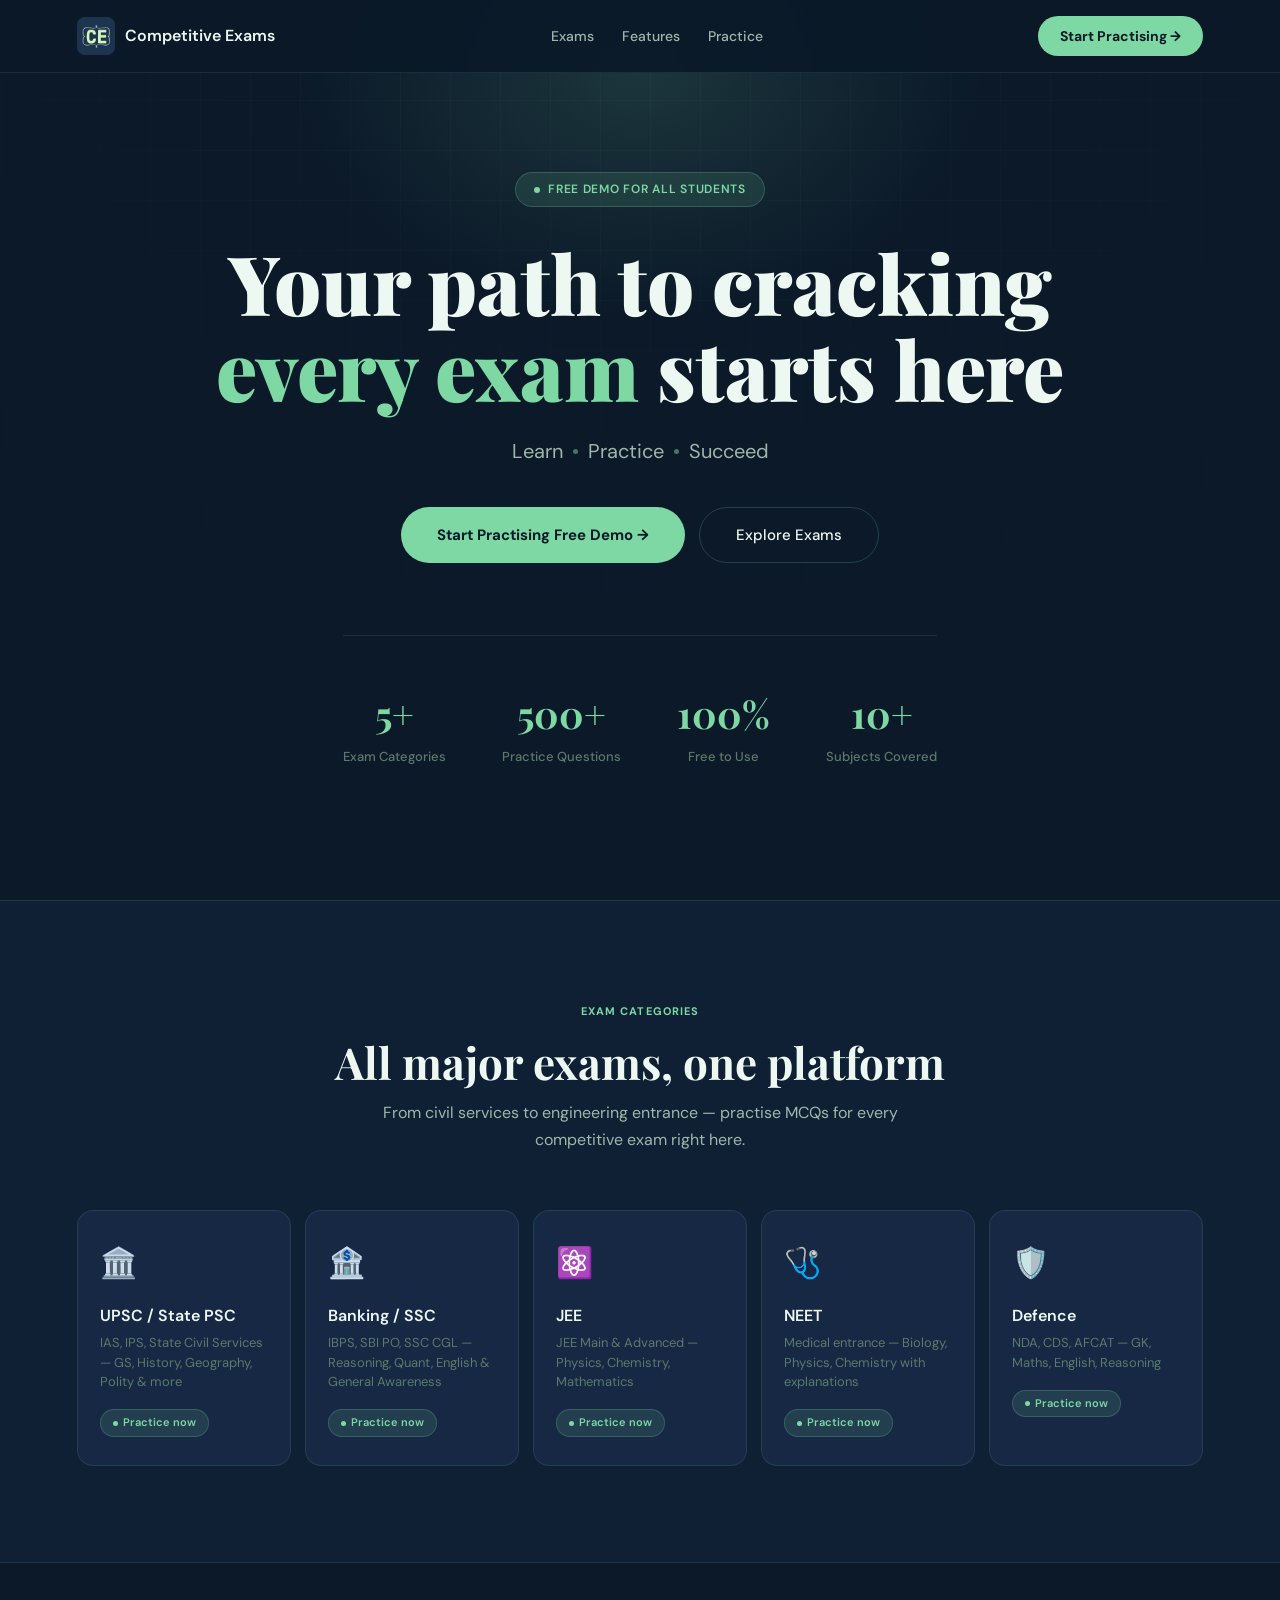
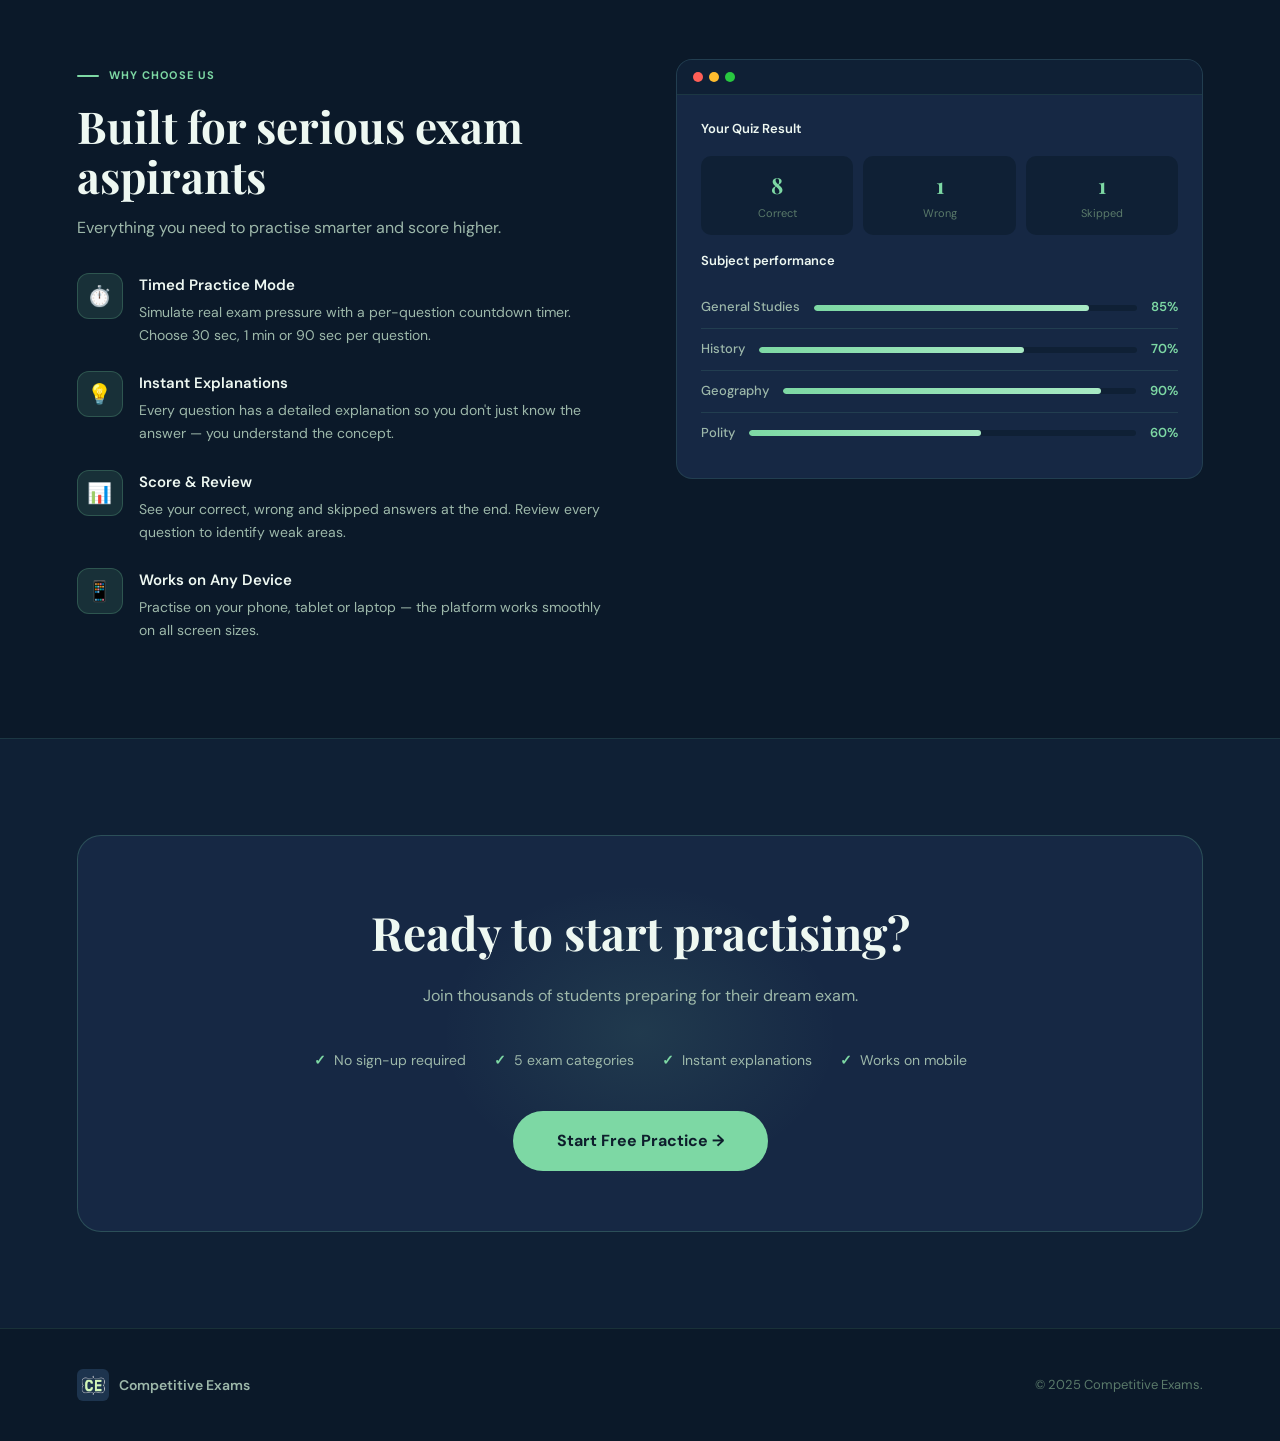
==== commit 3a845564: "Update index.html" ====
--- a/docs/index.html
+++ b/docs/index.html
@@ -6,7 +6,7 @@
 <title>Competitive Exams — Learn. Practice. Succeed.</title>
 <link rel="preconnect" href="https://fonts.googleapis.com">
 <link href="https://fonts.googleapis.com/css2?family=Playfair+Display:ital,wght@0,700;0,900;1,700&family=DM+Sans:wght@300;400;500;600&display=swap" rel="stylesheet">
-<style>
+  <style>
 *,*::before,*::after{box-sizing:border-box;margin:0;padding:0;}
 :root{
   --bg:#0b1929;
@@ -134,6 +134,8 @@
   footer{flex-direction:column;text-align:center;}
 }
 </style>
+<link rel="stylesheet" href="paywall.css">
+<script src="https://checkout.razorpay.com/v1/checkout.js"></script>
 </head>
 <body>
 
@@ -155,7 +157,7 @@
 <section class="hero">
   <div class="hero-glow"></div>
   <div class="hero-grid"></div>
-  <div class="hero-badge"><span class="badge-dot"></span>Free for all students</div>
+  <div class="hero-badge"><span class="badge-dot"></span>Free demo for all students</div>
   <h1>Your path to cracking<br><span class="accent">every exam</span> starts here</h1>
   <div class="hero-tagline">
     <span>Learn</span><span class="tagline-dot"></span>
@@ -163,7 +165,7 @@
     <span>Succeed</span>
   </div>
   <div class="hero-btns">
-    <a href="quiz.html" class="btn-mint">Start Practising Free →</a>
+    <a href="quiz.html" class="btn-mint">Start Practising Free Demo →</a>
     <a href="#exams" class="btn-ghost">Explore Exams</a>
   </div>
   <div class="hero-stats">
@@ -233,7 +235,7 @@
     <div>
       <div class="sec-label">Why Choose Us</div>
       <h2 class="sec-title">Built for serious exam aspirants</h2>
-      <p class="sec-sub">Everything you need to practise smarter and score higher — completely free.</p>
+      <p class="sec-sub">Everything you need to practise smarter and score higher.</p>
       <div class="feat-list">
         <div class="feat-item">
           <div class="feat-icon">⏱️</div>
@@ -307,7 +309,7 @@
   <div class="cta-inner">
     <div class="cta-glow"></div>
     <h2>Ready to start practising?</h2>
-    <p>Join thousands of students preparing for their dream exam. It's completely free — no sign-up needed.</p>
+    <p>Join thousands of students preparing for their dream exam.</p>
     <div class="cta-features">
       <div class="cta-feat">No sign-up required</div>
       <div class="cta-feat">5 exam categories</div>
@@ -324,8 +326,102 @@
     <img src="[data-uri]" alt="Competitive Exams"/>
     <span class="footer-brand">Competitive Exams</span>
   </a>
-  <p>© 2025 Competitive Exams. Free for all students.</p>
+  <p>© 2025 Competitive Exams.</p>
 </footer>
 
+<!-- Paywall Overlay -->
+<div id="paywall-overlay">
+  <div class="pw-modal">
+
+    <!-- Header -->
+    <div class="pw-header">
+      <div class="pw-badge">Free limit reached</div>
+      <h2 id="pw-title">You've completed 5 free UPSC quizzes!</h2>
+      <p>Upgrade to practise unlimited questions and score higher</p>
+      <div class="pw-used-bar">
+        <span class="pw-used-dot"></span>
+        <span id="pw-used-text">5 of 5 free quizzes used · 0 remaining</span>
+      </div>
+    </div>
+
+    <!-- Monthly / Yearly Toggle -->
+    <div class="pw-toggle-row">
+      <span>Monthly</span>
+      <button class="pw-toggle-btn" id="pw-toggle" onclick="toggleBilling()" aria-label="Toggle billing period">
+        <div class="pw-toggle-knob"></div>
+      </button>
+      <span>Yearly &nbsp;<span class="pw-save-badge">Save 58%</span></span>
+    </div>
+
+    <!-- Individual Exam Plan Cards (2×2 grid) -->
+    <div class="pw-plans-grid">
+
+      <div class="pw-plan-card" id="pw-card-upsc" onclick="selectPlan('upsc')">
+        <div class="pw-plan-emoji">🏛️</div>
+        <div class="pw-plan-name">UPSC / PSC</div>
+        <div class="pw-plan-sub">Civil services prep</div>
+        <div class="pw-plan-price" id="pw-price-upsc">₹199<span>/mo</span></div>
+      </div>
+
+      <div class="pw-plan-card" id="pw-card-banking" onclick="selectPlan('banking')">
+        <div class="pw-plan-emoji">🏦</div>
+        <div class="pw-plan-name">Banking / SSC</div>
+        <div class="pw-plan-sub">IBPS, SBI PO, CGL</div>
+        <div class="pw-plan-price" id="pw-price-banking">₹149<span>/mo</span></div>
+      </div>
+
+      <div class="pw-plan-card" id="pw-card-jee" onclick="selectPlan('jee')">
+        <div class="pw-plan-emoji">⚛️</div>
+        <div class="pw-plan-name">JEE</div>
+        <div class="pw-plan-sub">Main & Advanced</div>
+        <div class="pw-plan-price" id="pw-price-jee">₹199<span>/mo</span></div>
+      </div>
+
+      <div class="pw-plan-card" id="pw-card-neet" onclick="selectPlan('neet')">
+        <div class="pw-plan-emoji">🩺</div>
+        <div class="pw-plan-name">NEET</div>
+        <div class="pw-plan-sub">Medical entrance</div>
+        <div class="pw-plan-price" id="pw-price-neet">₹199<span>/mo</span></div>
+      </div>
+
+    </div>
+
+    <!-- All Exams Bundle (full width, highlighted) -->
+    <div class="pw-all-plan" id="pw-card-all" onclick="selectPlan('all')">
+      <span class="pw-popular-badge">Most popular</span>
+      <div>
+        <div class="pw-all-name">🎯 All Exams Bundle</div>
+        <div class="pw-all-sub">All 5 categories including Defence · Unlimited</div>
+      </div>
+      <div class="pw-all-price" id="pw-price-all">
+        ₹399<span>/mo</span>
+      </div>
+    </div>
+
+    <!-- Feature Pills -->
+    <div class="pw-features">
+      <div class="pw-feat"><span class="pw-feat-dot"></span> Unlimited quizzes</div>
+      <div class="pw-feat"><span class="pw-feat-dot"></span> Instant explanations</div>
+      <div class="pw-feat"><span class="pw-feat-dot"></span> Progress tracking</div>
+      <div class="pw-feat"><span class="pw-feat-dot"></span> Works on mobile</div>
+    </div>
+
+    <!-- Pay Button -->
+    <div class="pw-cta-area">
+      <button class="pw-cta-btn" onclick="initiatePayment()">
+        Unlock Now with Razorpay →
+      </button>
+      <div class="pw-cta-note">UPI · Debit/Credit Card · Net Banking · Cancel anytime</div>
+    </div>
+
+    <!-- Skip -->
+    <button class="pw-skip" onclick="closePaywall()">
+      Maybe later, go back to free mode
+    </button>
+
+  </div>
+</div>
+<!-- End Paywall Modal -->
+  <script src="paywall.js"></script>
 </body>
 </html>
--- a/docs/paywall.css
+++ b/docs/paywall.css
@@ -0,0 +1,329 @@
+/* =============================================
+   PAYWALL STYLES — paste into your project
+   ============================================= */
+
+#paywall-overlay {
+  display: none;
+  position: fixed;
+  inset: 0;
+  background: rgba(10, 10, 20, 0.85);
+  z-index: 9999;
+  align-items: center;
+  justify-content: center;
+  padding: 1rem;
+  overflow-y: auto;
+}
+
+#paywall-overlay.active {
+  display: flex;
+}
+
+.pw-modal {
+  background: #ffffff;
+  border-radius: 20px;
+  width: 100%;
+  max-width: 520px;
+  max-height: 92vh;
+  overflow-y: auto;
+  overflow-x: hidden;
+  box-shadow: 0 25px 60px rgba(0,0,0,0.4);
+  animation: pw-slide-up 0.3s ease;
+}
+
+@keyframes pw-slide-up {
+  from { opacity: 0; transform: translateY(30px); }
+  to   { opacity: 1; transform: translateY(0); }
+}
+
+/* ---- Header ---- */
+.pw-header {
+  background: #1a1340;
+  padding: 1.5rem 1.5rem 1.2rem;
+  text-align: center;
+}
+
+.pw-badge {
+  display: inline-block;
+  background: rgba(255,255,255,0.15);
+  color: #c4b8ff;
+  font-size: 11px;
+  letter-spacing: 0.08em;
+  text-transform: uppercase;
+  padding: 4px 12px;
+  border-radius: 20px;
+  margin-bottom: 10px;
+}
+
+.pw-header h2 {
+  color: #ffffff;
+  font-size: 20px;
+  font-weight: 700;
+  line-height: 1.3;
+  margin-bottom: 6px;
+}
+
+.pw-header p {
+  color: #a49fd4;
+  font-size: 13px;
+  line-height: 1.5;
+}
+
+.pw-used-bar {
+  display: flex;
+  align-items: center;
+  justify-content: center;
+  gap: 8px;
+  margin-top: 12px;
+  background: rgba(255,255,255,0.08);
+  border-radius: 8px;
+  padding: 8px 14px;
+  font-size: 12px;
+  color: #c4b8ff;
+}
+
+.pw-used-dot {
+  width: 7px;
+  height: 7px;
+  border-radius: 50%;
+  background: #ef4444;
+  display: inline-block;
+  flex-shrink: 0;
+}
+
+/* ---- Billing Toggle ---- */
+.pw-toggle-row {
+  display: flex;
+  align-items: center;
+  justify-content: center;
+  gap: 10px;
+  padding: 1rem 1.5rem 0.4rem;
+  font-size: 13px;
+  color: #6b7280;
+}
+
+.pw-toggle-btn {
+  width: 42px;
+  height: 24px;
+  background: #7c3aed;
+  border-radius: 12px;
+  position: relative;
+  cursor: pointer;
+  border: none;
+  transition: background 0.2s;
+  flex-shrink: 0;
+}
+
+.pw-toggle-knob {
+  position: absolute;
+  width: 18px;
+  height: 18px;
+  background: white;
+  border-radius: 50%;
+  top: 3px;
+  left: 3px;
+  transition: left 0.2s;
+  pointer-events: none;
+}
+
+.pw-toggle-btn.yearly .pw-toggle-knob {
+  left: 21px;
+}
+
+.pw-save-badge {
+  background: #dcfce7;
+  color: #166534;
+  font-size: 10px;
+  font-weight: 700;
+  padding: 2px 8px;
+  border-radius: 20px;
+}
+
+/* ---- Plan Cards (2×2 grid) ---- */
+.pw-plans-grid {
+  display: grid;
+  grid-template-columns: 1fr 1fr;
+  gap: 10px;
+  padding: 0.8rem 1.2rem 0.6rem;
+}
+
+.pw-plan-card {
+  border: 1.5px solid #e5e7eb;
+  border-radius: 12px;
+  padding: 14px 12px;
+  cursor: pointer;
+  transition: border-color 0.15s, background 0.15s;
+  position: relative;
+}
+
+.pw-plan-card:hover {
+  border-color: #7c3aed;
+  background: #faf5ff;
+}
+
+.pw-plan-card.selected {
+  border-color: #7c3aed;
+  background: #f5f3ff;
+}
+
+.pw-plan-emoji { font-size: 20px; margin-bottom: 6px; }
+
+.pw-plan-name {
+  font-size: 13px;
+  font-weight: 700;
+  color: #111827;
+  margin-bottom: 2px;
+}
+
+.pw-plan-sub {
+  font-size: 11px;
+  color: #9ca3af;
+  margin-bottom: 8px;
+}
+
+.pw-plan-price {
+  font-size: 18px;
+  font-weight: 800;
+  color: #4c1d95;
+}
+
+.pw-plan-price span {
+  font-size: 12px;
+  font-weight: 400;
+  color: #9ca3af;
+}
+
+/* ---- All-Exams Bundle (full-width) ---- */
+.pw-all-plan {
+  margin: 0 1.2rem 0.8rem;
+  border: 2px solid #7c3aed;
+  border-radius: 12px;
+  padding: 14px 16px;
+  display: flex;
+  align-items: center;
+  justify-content: space-between;
+  background: #f5f3ff;
+  cursor: pointer;
+  position: relative;
+  transition: background 0.15s;
+}
+
+.pw-all-plan:hover { background: #ede9fe; }
+
+.pw-popular-badge {
+  position: absolute;
+  top: -11px;
+  left: 50%;
+  transform: translateX(-50%);
+  background: #7c3aed;
+  color: white;
+  font-size: 9px;
+  font-weight: 700;
+  padding: 3px 12px;
+  border-radius: 20px;
+  white-space: nowrap;
+  text-transform: uppercase;
+  letter-spacing: 0.06em;
+}
+
+.pw-all-name {
+  font-size: 14px;
+  font-weight: 700;
+  color: #111827;
+  margin-bottom: 2px;
+}
+
+.pw-all-sub {
+  font-size: 12px;
+  color: #7c3aed;
+}
+
+.pw-all-price {
+  font-size: 22px;
+  font-weight: 800;
+  color: #4c1d95;
+  text-align: right;
+}
+
+.pw-all-price span {
+  font-size: 13px;
+  font-weight: 400;
+  color: #9ca3af;
+}
+
+/* ---- Feature pills ---- */
+.pw-features {
+  display: flex;
+  justify-content: center;
+  gap: 12px;
+  padding: 0 1.2rem 0.6rem;
+  flex-wrap: wrap;
+}
+
+.pw-feat {
+  display: flex;
+  align-items: center;
+  gap: 4px;
+  font-size: 11px;
+  color: #6b7280;
+}
+
+.pw-feat-dot {
+  width: 6px;
+  height: 6px;
+  border-radius: 50%;
+  background: #7c3aed;
+  flex-shrink: 0;
+}
+
+/* ---- CTA button ---- */
+.pw-cta-area {
+  padding: 0.4rem 1.2rem 0.8rem;
+}
+
+.pw-cta-btn {
+  width: 100%;
+  background: #7c3aed;
+  color: white;
+  border: none;
+  border-radius: 10px;
+  padding: 14px;
+  font-size: 15px;
+  font-weight: 700;
+  cursor: pointer;
+  letter-spacing: 0.01em;
+  transition: background 0.15s;
+}
+
+.pw-cta-btn:hover { background: #6d28d9; }
+.pw-cta-btn:active { background: #5b21b6; transform: scale(0.99); }
+
+.pw-cta-note {
+  text-align: center;
+  font-size: 11px;
+  color: #9ca3af;
+  margin-top: 8px;
+}
+
+/* ---- Skip link ---- */
+.pw-skip {
+  display: block;
+  text-align: center;
+  font-size: 12px;
+  color: #9ca3af;
+  padding-bottom: 1rem;
+  cursor: pointer;
+  text-decoration: underline;
+  background: none;
+  border: none;
+  width: 100%;
+}
+
+.pw-skip:hover { color: #6b7280; }
+
+/* ---- Mobile ---- */
+@media (max-width: 500px) {
+  .pw-plans-grid { grid-template-columns: 1fr 1fr; gap: 8px; }
+  .pw-header h2 { font-size: 17px; }
+  .pw-plan-price { font-size: 15px; }
+  .pw-all-price { font-size: 18px; }
+}
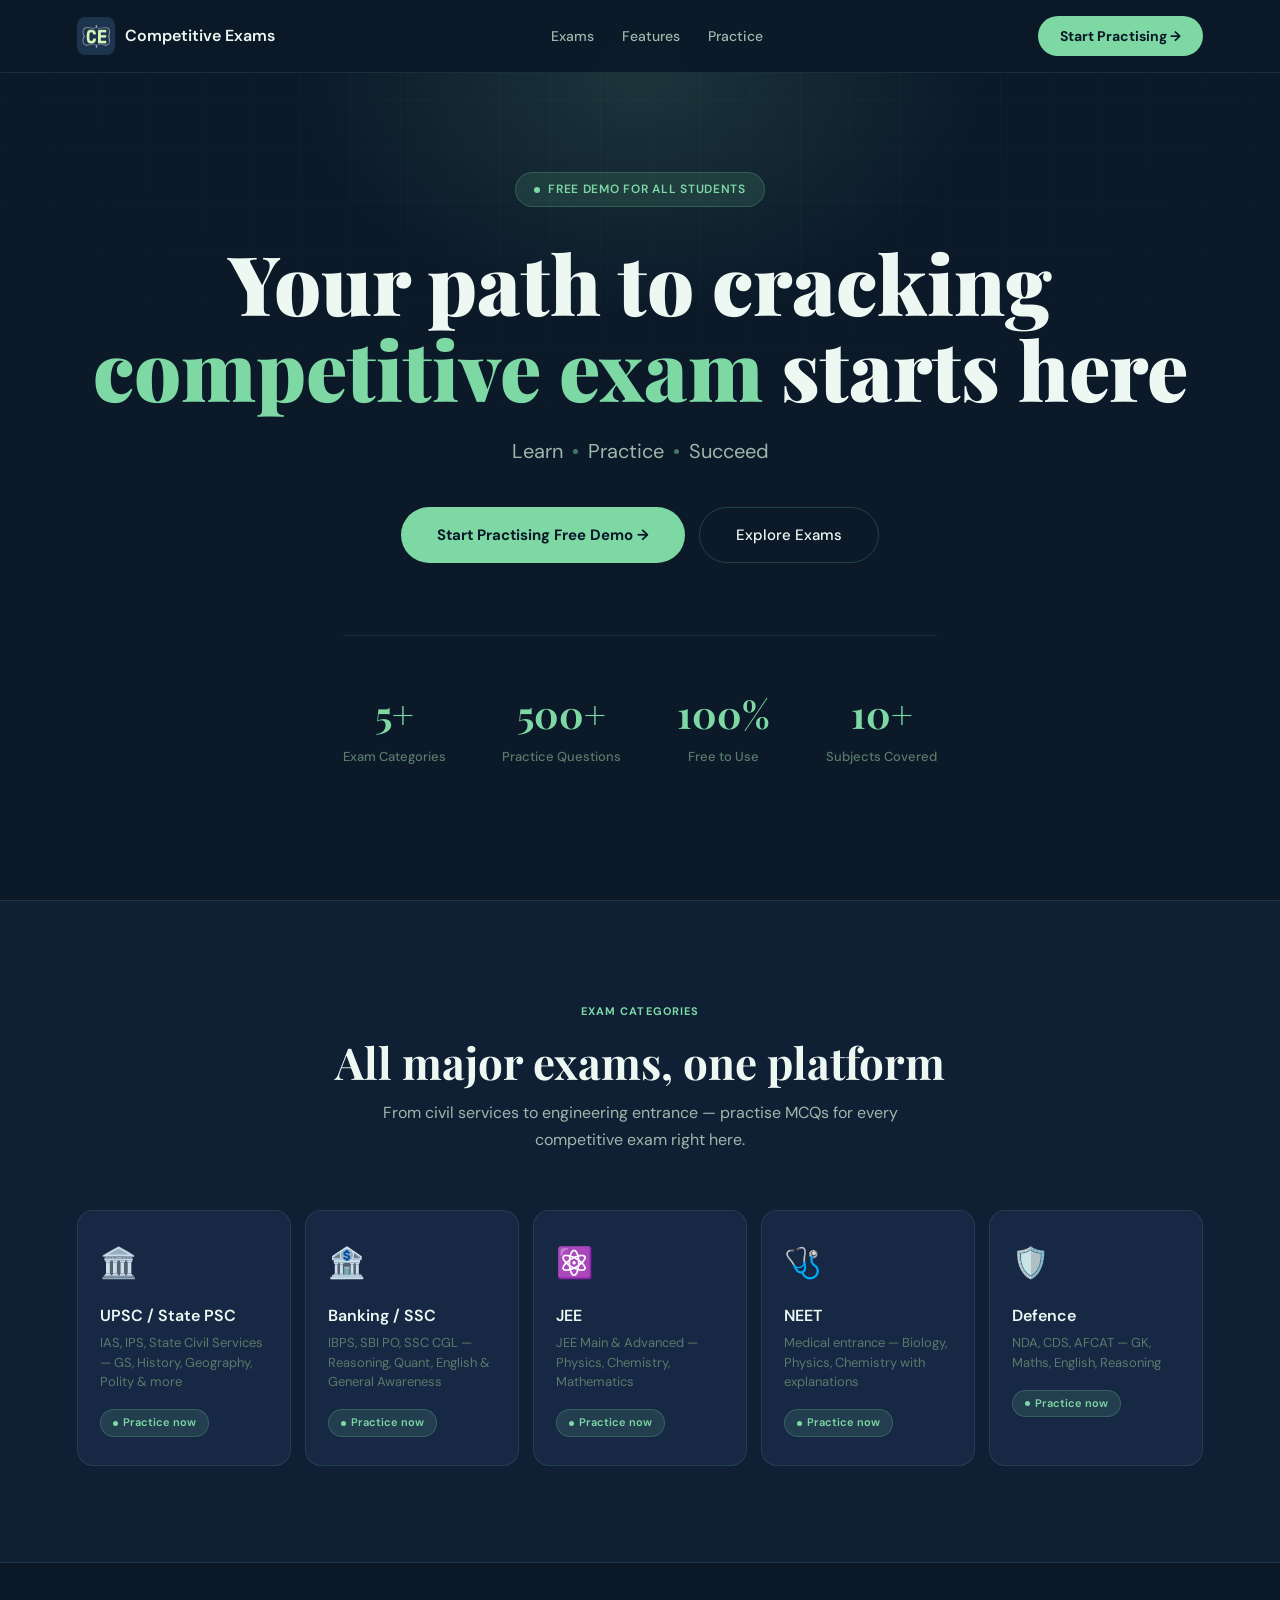
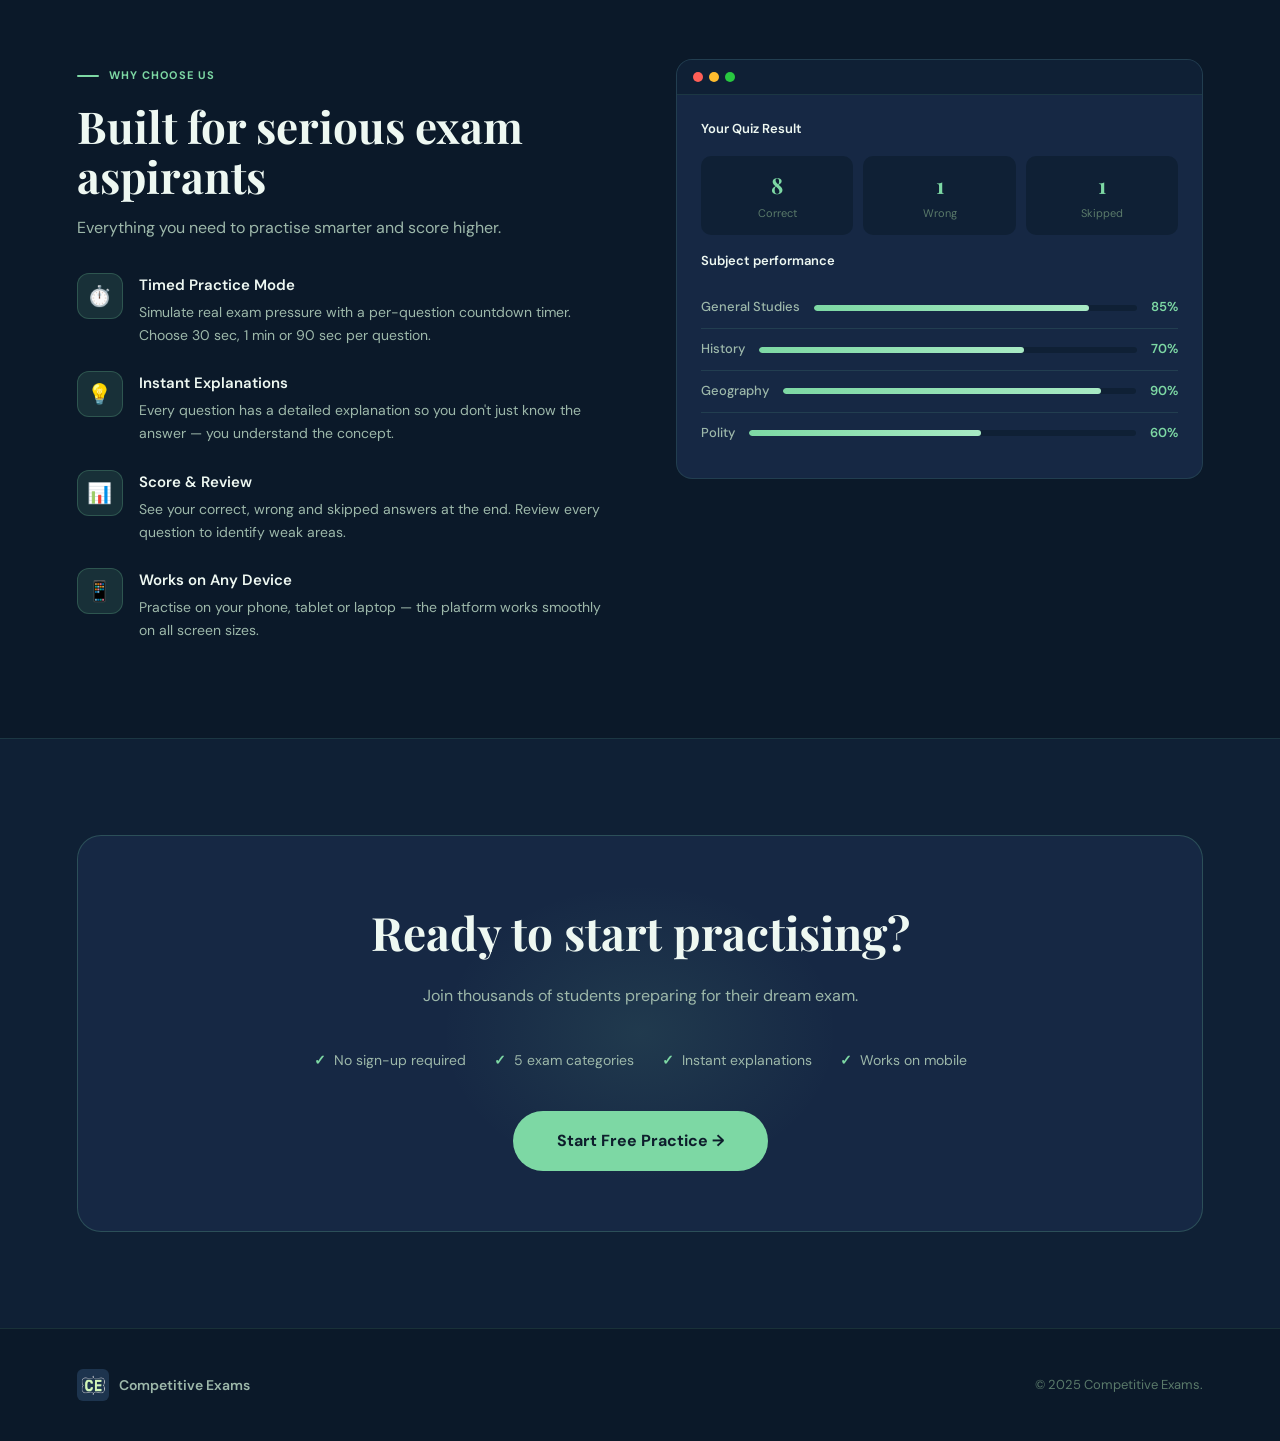
==== commit 8fd1dbf4: "Update index.html" ====
--- a/docs/index.html
+++ b/docs/index.html
@@ -158,7 +158,7 @@
   <div class="hero-glow"></div>
   <div class="hero-grid"></div>
   <div class="hero-badge"><span class="badge-dot"></span>Free demo for all students</div>
-  <h1>Your path to cracking<br><span class="accent">every exam</span> starts here</h1>
+  <h1>Your path to cracking<br><span class="accent">competitive exam</span> starts here</h1>
   <div class="hero-tagline">
     <span>Learn</span><span class="tagline-dot"></span>
     <span>Practice</span><span class="tagline-dot"></span>
